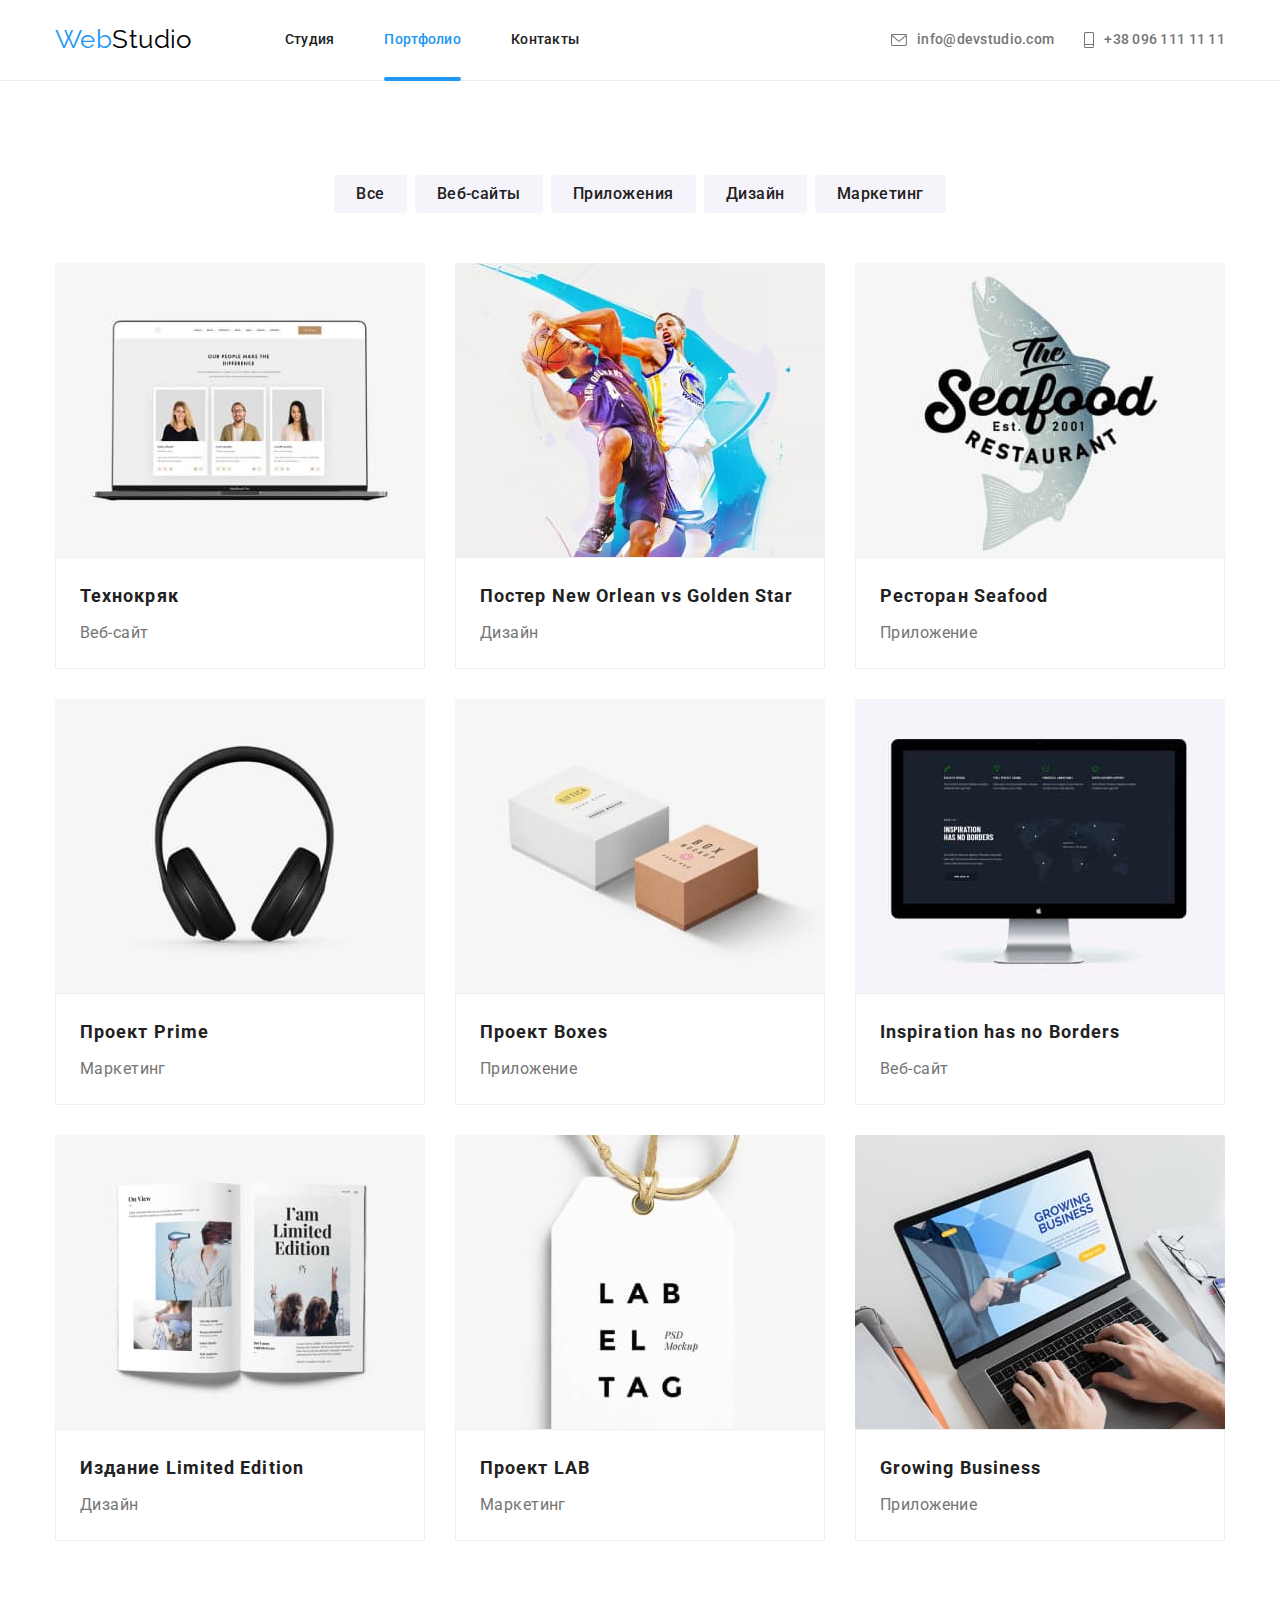
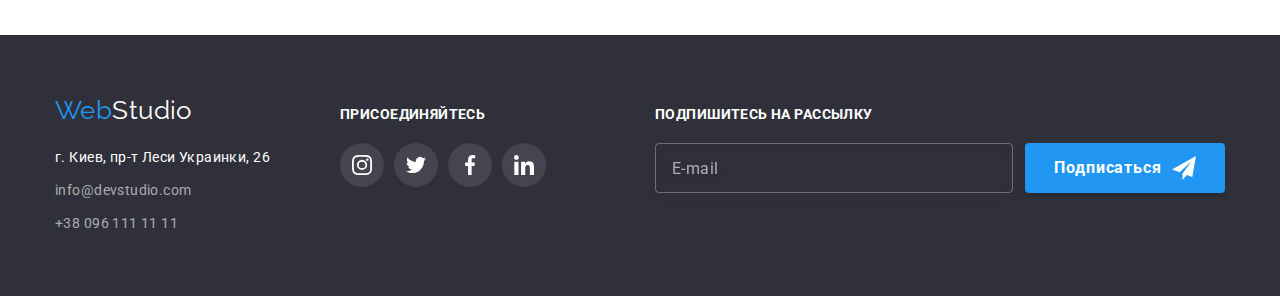
==== portfolio.html @ ebcc6091 "copied files" ====
<!DOCTYPE html>
<html lang="ru">

<head>
    <meta charset="UTF-8">
    <meta http-equiv="X-UA-Compatible" content="IE=edge">
    <meta name="viewport" content="width=device-width, initial-scale=1.0">
    <title>Portfolio</title>
    <style>
        @import url('https://fonts.googleapis.com/css2?family=Raleway:wght@700&family=Roboto:wght@400;500;700;900&display=swap');
    </style>
    <link rel="stylesheet" href="https://cdnjs.cloudflare.com/ajax/libs/modern-normalize/1.1.0/modern-normalize.min.css">
    <link rel="stylesheet" href="./styles.css">
</head>

<body>
    <!-- Заголовок-->
    <header class="header">
        <div class="container header-container">
            <nav class="nav">
                <div class="logo-link">
                    <a class="link logo" href="./index.html"> Web<span class="logo-black">Studio</span></a>
                </div>
                <ul class="list header-pages">
                    <li class="item"> <a class="link header-hover" href="./index.html">Студия</a> </li>
                    <li class="item"> <a class="link active-page header-hover" href="./portfolio.html">Портфолио</a> </li>
                    <li class="item"> <a class="link header-hover" href="#">Контакты</a> </li>
                </ul>
            </nav>
            <ul class="list header-contacts">
                <li class="item"> <a class="link header-hover" href="mailto:info@devstudio.com">
                    <svg class="icon-contacts" width="16" height="12"><use href="./image/symbol-defs.svg#icon-envelope"></use>
                    </svg>info@devstudio.com</a></li>
                <li class="item"> <a class="link header-hover" href="tel:+380961111111">
                    <svg class="icon-contacts" width="10" height="16"><use href="./image/symbol-defs.svg#icon-phone"></use></svg>
                    +38 096 111 11 11</a> </li>
            </ul>
        </div>
    </header>

    <!-- Фильтр услуг -->
    <main>
        <section class="section">            
            <div class="container">
                <h1 class="visually-hidden">Фильтр услуг</h1>
                <ul class="list button-set">
                    <li class="item"><button type="button" class="button button-portfolio">Все</button></li>
                    <li class="item"><button type="button" class="button button-portfolio">Веб-сайты</button></li>
                    <li class="item"><button type="button" class="button button-portfolio">Приложения</button></li>
                    <li class="item"><button type="button" class="button button-portfolio">Дизайн</button></li>
                    <li class="item"><button type="button" class="button button-portfolio">Маркетинг</button></li>
                </ul>
                <ul class="list service-list card-set">
                    <li class="item">
                        <a class="link service-link" href="#" target="_blank" rel="noopener noreferrer nofollow">
                            <div class="service-thumb">
                                <img src="./image/portfolio/2_1.jpg" alt="Веб-сайт Технокряк" width="370" height="294">
                                <div class="thumb">
                                    <p class="service-thumb-description">Ресурс предлагает комплексные предложения с разным уровнем функционала и
                                        сервисов. Все это позволит посетителю получить исчерпывающие сведения о компании или частном лице.</p>
                                </div>                                
                            </div>
                            <div class="border-card">
                                <h2 class="service-title">Технокряк</h2>
                                <p class="service-description">Веб-сайт</p>
                            </div>
                        </a>
                    </li>

                    <li class="item">
                        <a class="link service-link" href="#" target="_blank" rel="noopener noreferrer nofollow">
                            <div class="service-thumb">
                                <img src="./image/portfolio/2_2.jpg" alt="Дизайн постера" width="370" height="294">
                                <div class="thumb">
                                    <p class="service-thumb-description">Ресурс предлагает комплексные предложения с разным уровнем функционала и сервисов. Все это позволит посетителю получить исчерпывающие сведения о компании или частном лице.</p>
                                </div>
                            </div>                            
                            <div class="border-card">
                                <h2 class="service-title">Постер New Orlean vs Golden Star</h2>
                                <p class="service-description">Дизайн</p>
                            </div>
                        </a>
                    </li>

                    <li class="item">
                        <a class="link service-link" href="#" target="_blank" rel="noopener noreferrer nofollow">
                            <div class="service-thumb">
                                <img src="./image/portfolio/2_3.jpg" alt="Приложение Seafood" width="370" height="294">
                                <div class="thumb">
                                    <p class="service-thumb-description">Ресурс предлагает комплексные предложения с разным уровнем функционала и сервисов. Все это позволит посетителю получить исчерпывающие сведения о компании или частном лице.</p>
                                </div>
                            </div>                            
                            <div class="border-card">
                                <h2 class="service-title">Ресторан Seafood</h2>
                                <p class="service-description">Приложение</p>
                            </div>
                        </a>
                    </li>

                    <li class="item">
                        <a class="link service-link" href="#" target="_blank" rel="noopener noreferrer nofollow">
                            <div class="service-thumb">
                                <img src="./image/portfolio/2_4.jpg" alt="Проект Prime" width="370" height="294">
                                <div class="thumb">
                                    <p class="service-thumb-description">Ресурс предлагает комплексные предложения с разным уровнем функционала и сервисов. Все это позволит посетителю получить исчерпывающие сведения о компании или частном лице.</p>
                                </div>
                            </div>                            
                            <div class="border-card">
                                <h2 class="service-title">Проект Prime</h2>
                                <p class="service-description">Маркетинг</p>
                            </div>
                        </a>
                    </li>

                    <li class="item">
                        <a class="link service-link" href="#" target="_blank" rel="noopener noreferrer nofollow">
                            <div class="service-thumb">
                                <img src="./image/portfolio/2_5.jpg" alt="Приложение Boxes" width="370" height="294">
                                <div class="thumb">
                                    <p class="service-thumb-description">Ресурс предлагает комплексные предложения с разным уровнем функционала и сервисов. Все это позволит посетителю получить исчерпывающие сведения о компании или частном лице.</p>
                                </div>
                            </div>                            
                            <div class="border-card">
                                <h2 class="service-title">Проект Boxes</h2>
                                <p class="service-description">Приложение</p>
                            </div>
                        </a>
                    </li>

                    <li class="item">
                        <a class="link service-link" href="#" target="_blank" rel="noopener noreferrer nofollow">
                            <div class="service-thumb">
                                <img src="./image/portfolio/2_6.jpg" alt="Веб-сайт Inspiration has no Borders" width="370" height="294">
                                <div class="thumb">
                                    <p class="service-thumb-description">Ресурс предлагает комплексные предложения с разным уровнем функционала и сервисов. Все это позволит посетителю получить исчерпывающие сведения о компании или частном лице.</p>
                                </div>
                            </div>                            
                            <div class="border-card">
                                <h2 class="service-title">Inspiration has no Borders</h2>
                                <p class="service-description">Веб-сайт</p>
                            </div>
                        </a>
                    </li>

                    <li class="item">
                        <a class="link service-link" href="#" target="_blank" rel="noopener noreferrer nofollow">
                            <div class="service-thumb">
                                <img src="./image/portfolio/2_7.jpg" alt="Дизайн издания Limited Edition" width="370" height="294">
                                <div class="thumb">
                                    <p class="service-thumb-description">Ресурс предлагает комплексные предложения с разным уровнем функционала и сервисов. Все это позволит посетителю получить исчерпывающие сведения о компании или частном лице.</p>
                                </div>
                            </div>                            
                            <div class="border-card">
                                <h2 class="service-title">Издание Limited Edition</h2>
                                <p class="service-description">Дизайн</p>
                            </div>
                        </a>
                    </li>

                    <li class="item">
                        <a class="link service-link" href="#" target="_blank" rel="noopener noreferrer nofollow">
                            <div class="service-thumb">
                                <img src="./image/portfolio/2_8.jpg" alt="Проект LAB" width="370" height="294">
                                <div class="thumb">
                                    <p class="service-thumb-description">Ресурс предлагает комплексные предложения с разным уровнем функционала и сервисов. Все это позволит посетителю получить исчерпывающие сведения о компании или частном лице.</p>
                                </div>
                            </div>                            
                            <div class="border-card">
                                <h2 class="service-title">Проект LAB</h2>
                                <p class="service-description">Маркетинг</p>
                            </div>
                        </a>
                    </li>

                    <li class="item">
                        <a class="link service-link" href="#" target="_blank" rel="noopener noreferrer nofollow">
                            <div class="service-thumb">
                                <img src="./image/portfolio/2_9.jpg" alt="Приложениее Growing Business" width="370" height="294">
                                <div class="thumb">
                                    <p class="service-thumb-description">Ресурс предлагает комплексные предложения с разным уровнем функционала и сервисов. Все это позволит посетителю получить исчерпывающие сведения о компании или частном лице.</p>
                                </div>
                            </div>                            
                            <div class="border-card">
                                <h2 class="service-title">Growing Business</h2>
                                <p class="service-description">Приложение</p>
                            </div>
                        </a>
                    </li>
                </ul>
            </div>
        </section>
    </main>

    <!-- Футер -->
    <footer class="footer">
        <div class="container">
            <div class="footer-item">
                <a class="link logo" href="./index.html">Web<span class="logo-white">Studio</span></a>
                <address>
                    <ul class="list">
                        <li class="item"> <a class="footer-contacts link" href="https://goo.gl/maps/w4182wPYShXfGa5f7"
                                target="_blank" rel="noopener noreferrer nofollow"> г. Киев, пр-т Леси Украинки, 26 </a></li>
                        <li class="item"> <a class="footer-contacts link"
                                href="mailto:info@devstudio.com">info@devstudio.com</a></li>
                        <li class="item"> <a class="footer-contacts link" href="tel:+380961111111">+38 096 111 11 11</a></li>
                    </ul>
                </address>
            </div>
            <div class="footer-item">
                <p class="join">присоединяйтесь</p>
                <ul class="list footer-icon-set icon-set">
                    <li class="icon-item"><a class="link" href="https://www.instagram.com/" target="_blank" rel="noopener noreferrer nofollow">
                        <svg class="icon" width="20" height="20">
                            <use href="./image/symbol-defs.svg#icon-instagram"></use>
                        </svg>
                    </a></li>
                    <li class="icon-item"><a class="link" href="https://twitter.com/" target="_blank" rel="noopener noreferrer nofollow">
                        <svg class="icon" width="20" height="20">
                            <use href="./image/symbol-defs.svg#icon-twitter"></use>
                        </svg>
                    </a></li>
                    <li class="icon-item"><a class="link" href="https://www.facebook.com/" target="_blank" rel="noopener noreferrer nofollow">
                        <svg class="icon" width="20" height="20">
                            <use href="./image/symbol-defs.svg#icon-facebook"></use>
                        </svg>
                    </a></li>
                    <li class="icon-item"><a class="link" href="https://www.linkedin.com/" target="_blank" rel="noopener noreferrer nofollow">
                        <svg class="icon" width="20" height="20">
                            <use href="./image/symbol-defs.svg#icon-linkedin"></use>
                        </svg>
                    </a></li>
                </ul>
            </div>
            <div class="footer-item">
                <p class="join">Подпишитесь на рассылку</p>
                <form class="form">
                    <label for="subscribe"></label>
                    <input class="subscribe-input" type="email" name="subscribe" id="subscribe" placeholder="E-mail">
                    <button class="button hero-button" type="submit">Подписаться
                        <svg class="subscribe-icon" width="24" height="24">
                            <use href="./image/symbol-defs.svg#icon-icon-send"></use>
                        </svg>
                    </button>
                </form>
            </div>
        </div>
    </footer>
</body>

</html>
---- styles.css ----
:root {
    --logo-black: #000000;
    --logo-white: #FFFFFF;
    --main-text-color: #757575;
    --secondary-text-color: #2196F3;
    --header-text-color: #212121;
    --hero-footer-color: #2F303A;
    --secondary-color: #F5F4FA;
    --footer-contacts-color: rgba(255, 255, 255, 0.6);
    --border-color: #EEEEEE;
    --header-border-color: #ECECEC;
    --hero-overlay: rgba(47, 48, 58, 0.4);
    --icon-grey: #AFB1B8;
    --footer-join-icon: rgba(255, 255, 255, 0.1);
    --examples-background: rgba(47, 48, 58, 0.8);
    --thumb-background: rgba(33, 150, 243, 0.9);
    --modal-background: rgba(0, 0, 0, 0.2);
    --modal-shadow: 0px 1px 3px rgba(0, 0, 0, 0.12), 0px 1px 1px rgba(0, 0, 0, 0.14), 0px 2px 1px rgba(0, 0, 0, 0.2);
    --cubic: cubic-bezier(0.4, 0, 0.2, 1);
    --transition-time: 250ms;
    --modal-input-border: rgba(33, 33, 33, 0.2);
    --modal-placeholder-color: rgba(117, 117, 117, 0.5);
    --blue-button-hover: #188CE8;
}
body {
    font-family: 'Roboto', sans-serif;
    font-size: 14px;
    line-height: 1.71;    
    letter-spacing: 0.03em;
    color: var(--main-text-color);
}
.section-title {
    color: var(--header-text-color);
    font-size: 36px;
    line-height: 1.16;
    margin-bottom: 50px;
    text-align: center;
}
.link {    
    text-decoration: none;
    color: inherit;    
}
.list {
    list-style: none;
}
.button {
    font-family: inherit;
    cursor: pointer;
    border-radius: 4px;
    border: transparent;
}
.visually-hidden {
    position: absolute !important;
    clip: rect(1px 1px 1px 1px);
    /* IE6, IE7 */    
    padding: 0 !important;
    border: 0 !important;
    height: 1px !important;
    width: 1px !important;
    overflow: hidden;
}
h1, h2, h3, p, ul {
    margin-top: 0;
    margin-bottom: 0;
}
ul {
    padding-left: 0;
}
.container {
    width: 1200px;
    margin-left: auto;
    margin-right: auto;
    padding-left: 15px;
    padding-right: 15px;
}
.section {
    padding-top: 94px;
    padding-bottom: 94px;
}
img {
    display: block;
}
.card-set {
    display: flex;
    flex-wrap: wrap;
    margin-left: -30px;
    margin-top: -30px;
}
.card-set .item {
    margin-left: 30px;
    margin-top: 30px;
}
.icon-set {
    display: flex;
    flex-wrap: wrap;
    margin-left: -10px;
    margin-top: -10px;
}
.icon-set .icon-item {
    margin-left: 10px;
    margin-top: 10px;
}
svg {
    display: block;
}



/* ----------MAIN PAGE---------- */




/* Header */
.logo {
    font-family: 'Raleway', sans-serif;
    font-size: 26px;
    line-height: 1.2;
    color: var(--secondary-text-color);
}
.logo-black {
    color: var(--logo-black);
}
.header-pages .link {
    color: var(--header-text-color);
    padding-top: 32px;
    padding-bottom: 32px;    
}
.header-hover {
    font-weight: 500;
    line-height: 1.14;
    letter-spacing: 0.02em;
    transition: color var(--transition-time) var(--cubic);
}
.header-pages .link {
    position: relative;
}
.header-hover:hover,
.header-hover:focus {
    color: var(--secondary-text-color);
}
.header-pages .active-page {
    color: var(--secondary-text-color);
}
.header-pages .active-page::after {
    position: absolute;
    display: block;
    bottom: -1px;
    content: "";
    width: 100%;
    height: 4px;
    border-radius: 2px;
    background-color: var(--secondary-text-color);
}
.header-pages {
    display: flex;
    margin-left: 93px;
}
.header-pages .item:not(:last-child) {
    margin-right: 50px;
}
.header-contacts {
    display: flex;
    margin-left: auto;
}
.header-contacts .item {
    margin-right: 30px;
}
.header-contacts .item:last-child {
    margin-right: 0;
}
.header-container .link {
    display: block;
}
.header-container, .nav {
    display: flex;
    align-items: center;    
}    
.header {
    border-bottom: 1px solid var(--header-border-color);
}
.header-contacts .link {
    display: flex;
    align-items: center;
}
.icon-contacts {
    margin-right: 10px;
    fill: currentColor;
}
/* Header */



/* 1 секция HERO */
.hero {
    background-color: var(--hero-footer-color);
    padding-top: 200px;
    padding-bottom: 200px;
    text-align: center;
}
.hero-title {
    color: var(--logo-white);
    font-weight: 900;
    font-size: 44px;
    line-height: 1.36;
    letter-spacing: 0.06em;
    text-transform: uppercase;
    width: 696px;
    margin-left: auto;
    margin-right: auto;
    margin-bottom: 30px;    
}
.hero-button {
    display: flex;
    justify-content: center;
    align-items: center;
    margin-left: auto;
    margin-right: auto;
    min-width: 200px;
    padding: 10px 28px;
    background-color: var(--secondary-text-color);
    color: var(--logo-white);
    font-weight: 700;
    font-size: 16px;
    line-height: 1.88;
    letter-spacing: 0.06em;
    box-shadow: 0px 4px 4px rgba(0, 0, 0, 0.15);

    transition: background-color var(--transition-time) var(--cubic);
} 
.hero-button:hover,
.hero-button:focus {
    background-color: var(--blue-button-hover);
    
}
.overlay {
    max-width: 1600px;
    margin-left: auto;
    margin-right: auto;    
    background-image: linear-gradient(to right, var(--hero-overlay),var(--hero-overlay)), url(../image/hero-photo.jpg);    
    background-repeat: no-repeat;
    background-position: center;
    background-size: cover;
}
/* 1 секция */



/* 2 секция */
.benefits-title {
    color: var(--header-text-color);
    font-size: 14px;
    line-height: 1.14;
    text-transform: uppercase;
    margin-bottom: 10px;
}
.benefits {
    padding-bottom: 0;
}
.benefits-list .item {
    flex-basis: calc(100% / 4 - 30px);
}
.benefits-icon {
    height: 120px;
    background-color: var(--secondary-color);
    border-radius: 4px;
    padding-top: 25px;
    padding-bottom: 25px;
    margin-bottom: 30px;
}
.benefits-icon .icon {
    margin-left: auto;;
    margin-right: auto;
}
/* 2 секция */



/* 3 секция */
.examples-list .item {
    position: relative;
    flex-basis: calc(100% /3 - 30px);
}
.examples {
    position: absolute;
    bottom: 0;
    width: 100%;
    height: 70px;
    display: flex;
    justify-content: center;
    align-items: center;
    background-color: var(--examples-background);
    
}
.examples-title {
    font-size: 14px;
    line-height: 1.14;
    text-transform: uppercase;
    color: var(--logo-white);
}
/* 3 секция */



/* 4 секция */
.team {
    background-color: var(--secondary-color);
}
.team-content {
    padding: 30px;
}
.team-member {
    color: var(--header-text-color);
    font-weight: 500;
    font-size: 16px;
    line-height: 1.18;
    margin-bottom: 10px;
}
.team-job {    
    font-size: 16px;
    line-height: 1.18;
    margin-bottom: 16px;
}
.team-list .item {
    background: var(--logo-white);
    box-shadow: 0px 1px 3px rgba(0, 0, 0, 0.12),
    0px 1px 1px rgba(0, 0, 0, 0.14),
    0px 2px 1px rgba(0, 0, 0, 0.2);
    border-radius: 0px 0px 4px 4px;
    text-align: center;
    flex-basis: calc(100% / 4 - 30px);
}
.team-content .icon-item {
    border-radius: 50%;
    flex-basis: calc(100% / 4 - 10px);
}
.icon-set .link {
    display: flex;
    width: 44px;
    height: 44px;
    border-radius: 50%;
    align-items: center;
    justify-content: center;
    transition: fill var(--transition-time) var(--cubic), background-color var(--transition-time) var(--cubic);
}
.team-content .icon-set .link {
    fill: var(--icon-grey);
}
.icon-set .icon {
    margin-left: auto;
    margin-right: auto;
}
.icon-set .link:hover,
.icon-set .link:focus {
    fill: var(--logo-white);
    background-color: var(--secondary-text-color);
    
}
/* 4 секция */



/* 5 секция */
/* Клиенты */
.client-icon-item .link {
    height: 92px;
    display: flex;
    align-items: center;
    justify-content: center;
    border: 1px solid var(--icon-grey);
    border-radius: 4px;
    fill: var(--icon-grey);
    transition: fill var(--transition-time) var(--cubic), border var(--transition-time) var(--cubic);
    
}
.card-set .client-icon-item {
    flex-basis: calc(100% / 6 - 30px);
}
.client-icon-item .link:hover,
.client-icon-item .link:focus {
    border: 1px solid var(--secondary-text-color);
    fill: var(--secondary-text-color);
    
}
/* 5 секция */



/* Footer */
address {
    font-style: inherit;
}
.footer {
    background-color: var(--hero-footer-color);
    padding-top: 60px;
    padding-bottom: 60px;
}
.footer .logo {
    display: block;
    margin-bottom: 20px;
}
.logo-white {
    color: var(--logo-white);
}
.footer-contacts[target="_blank"] {
    color: var(--logo-white);
}
.footer .item:not(:last-child) {
    margin-bottom: 9px;
}
.footer-contacts {
    color: var(--footer-contacts-color);
    transition: color var(--transition-time) var(--cubic);
}
.footer-contacts:hover,
.footer-contacts:focus {
    color: var(--secondary-text-color);
}
.footer-navigation {
    display: flex;
}
.join  {
    font-weight: 700;
    font-size: 14px;
    line-height: 1.14;
    text-transform: uppercase;
    color: var(--logo-white);
    margin-bottom: 20px;
}
.footer-item:first-child {
    margin-right: 70px;
}    
.footer-item:nth-child(2) {
    width: 206px;
}
.footer-item:last-child {
    margin-left: auto;;
}
.footer-icon-set .link {
    background-color: var(--footer-join-icon);
    fill: var(--logo-white);
}
.footer-icon-set .icon-item {
    flex-basis: calc(100% / 4 - 10px);
}
.footer .container {
    display: flex;
    align-items: baseline;
}
.subscribe-icon {
    margin-left: 10px;
    fill: var(--logo-white);
}
.subscribe-input {
    width: 358px;
    height: 50px;
    margin-right: 12px;
    
    border: 1px solid rgba(255, 255, 255, 0.3);
    filter: drop-shadow(0px 4px 4px rgba(0, 0, 0, 0.15));
    border-radius: 4px;
    background-color: transparent;
    padding: 15px 16px;

    color: var(--logo-white);
    font-size: 16px;
    line-height: 1.25;
    letter-spacing: 0.03em;
}
.subscribe-input::placeholder {
    font-size: 16px;
    line-height: 1.25;
    letter-spacing: 0.03em;
    color: rgba(255, 255, 255, 0.6);
}
.footer-item .form {
    display: flex;
}
/* Footer */



/* Modal */
.backdrop {
    position: fixed;
    left: 0;
    top: 0;
    width: 100%;
    height: 100%;
    visibility: visible;
    background-color: var(--modal-background);
    transition: opacity var(--transition-time) var(--cubic), visibility var(--transition-time) var(--cubic);
}
.backdrop.is-hidden {
    visibility: hidden;
    opacity: 0;
    pointer-events: none;
}
.modal {
    position: absolute;    
    transform: translate(-50%, -50%) scale(1);
    width: 528px;
    height: 581px;
    left: 50%;
    top: 50%;
    padding: 40px;
    text-align: center;

    transition: transform var(--transition-time) var(--cubic) var(--transition-time);

    border-radius: 4px;
    background-color: var(--logo-white);
    box-shadow: var(--modal-shadow);
}
.backdrop.is-hidden .modal {
    transform: translate(-50%, -50%) scale(1.2);
}
.close-button {
    position: absolute;
    right: 8px;
    top: 8px;
    width: 30px;
    height: 30px;
    border-radius: 50%;
    display: flex;
    justify-content: center;
    align-items: center;
    cursor: pointer;
    border: 1px solid rgba(0, 0, 0, 0.1);
    background-color: var(--logo-white);
    fill: var(--logo-black);
    transition: fill var(--transition-time) var(--cubic);
}
.close-button:hover,
.close-button:focus {
    fill: var(--secondary-text-color);
}
.modal-title {
    color: var(--header-text-color);
    font-weight: 700;
    font-size: 20px;
    line-height: 1.15;
    letter-spacing: 0.03em;
    margin-bottom: 12px;
}
.form {
    width: 100%;
}
.form-item {
    position: relative;
    display: flex;
    flex-direction: column;   
    margin-bottom: 10px; 
}
.comment {
    margin-bottom: 20px;
}
.label {    
    color: var(--main-text-color);
    margin-right: auto;
    font-size: 12px;
    line-height: 1.16;
    letter-spacing: 0.01em;
    margin-bottom: 4px;
}
.label-policy {
    display: flex;
    align-items: center;
    justify-content: center;
    color: var(--main-text-color);
    cursor: pointer;
}
.policy-link {
    color: var(--secondary-text-color);
    margin-left: 5px;
}
.modal-input {
    width: 100%;
    height: 40px;
    border: 1px solid;
    border-color: var(--modal-input-border);
    border-radius: 4px;
    padding: 12px 12px 12px 42px;
}
.modal-input:hover,
.modal-input:focus {
    border-color: var(--secondary-text-color);
}
.modal-icon {
    position: absolute;
    left: 12px;
    bottom: 11px;
    fill: var(--header-text-color);
    transition: fill var(--transition-time) var(--cubic);
}
.modal-input:hover ~ .modal-icon,
.modal-input:focus ~ .modal-icon {
    fill: var(--secondary-text-color);
}
.modal-input::placeholder {
    color: var(--modal-placeholder-color);
    font-size: 14px;
    line-height: 1.14;
    letter-spacing: 0.01em;
}
.input-comment {
    height: 120px;
    padding-left: 16px;
    padding-right: 16px;
    resize: none;
}
.checkbox-container {
    margin-bottom: 30px;    
}
.checkbox-icon {
    display: inline-block;
    border: 2px solid;
    border-color: var(--header-text-color);
    border-radius: 2px;
    width: 16px;
    height: 15px;
    margin-right: 7px;
}
.checkbox:checked + .label-policy .checkbox-icon {
    background-color: var(--secondary-text-color);
    border-color: transparent;
    background-image: url("../image/icon-check.svg");
    
    background-size: contain;
    background-origin: border-box;
}
.checkbox {
    position: absolute;
    clip: rect(1px 1px 1px 1px);
    padding: 0;
    border: 0;
    height: 1px;
    width: 1px;
    overflow: hidden;
}
/* Modal */
/* ----------MAIN PAGE---------- */



/* ----------PORTFOLIO---------- */
/* Фильтр услуг */
.button-portfolio {
    background-color: var(--secondary-color);
    color: var(--header-text-color);
    font-weight: 500;
    font-size: 16px;
    line-height: 1.62;
    letter-spacing: 0.03em;
    padding: 6px 22px;
    transition: background-color var(--transition-time) var(--cubic),
    color var(--transition-time) var(--cubic), box-shadow var(--transition-time) var(--cubic);
}
.button-portfolio:hover,
.button-portfolio:focus {
    background-color: var(--secondary-text-color);
    color: var(--logo-white);
    box-shadow: 0px 3px 1px rgba(0, 0, 0, 0.1),
    0px 1px 2px rgba(0, 0, 0, 0.08),
    0px 2px 2px rgba(0, 0, 0, 0.12);
    
}
.button-set {
    display: flex;
    justify-content: center;
    margin-bottom: 50px;
}
.button-set .item + .item {
    margin-left: 8px;
}
/* Фильтр услуг */



/* Примеры услуг */
.service-title {
    color: var(--header-text-color);
    font-size: 18px;
    line-height: 2;
    letter-spacing: 0.06em;
    margin-bottom: 4px;
}
.service-description {
    font-size: 16px;
    line-height: 1.88;
}
.border-card {
    border: 1px solid var(--border-color);
    padding: 20px 24px;
}
.service-link {
    display: flex;
    flex-direction: column;
    transition: box-shadow var(--transition-time) var(--cubic);
}
.service-link:hover,
.service-link:focus {
    box-shadow: 0px 1px 1px rgba(0, 0, 0, 0.12),
    0px 4px 4px rgba(0, 0, 0, 0.06),
    1px 4px 6px rgba(0, 0, 0, 0.16);    
}
.service-link:hover .thumb,
.service-link:focus .thumb {
    transform: translateY(0);
    
}
.service-link:hover .service-thumb-description,
.service-link:focus .service-thumb-description {
    transform: scale(1);
}
.service-list .item {
    flex-basis: calc(100% / 3 - 30px);
}
.service-thumb {
    position: relative;
    overflow: hidden;
}
.service-thumb .thumb {
    position: absolute;
    width: 100%;
    height: 100%;
    top: 0;
    transform: translateY(100%);
    padding: 63px 24px;
    background-color: var(--thumb-background);
    transition: transform var(--transition-time) var(--cubic);
}
.service-thumb-description {
    font-size: 18px;
    line-height: 1.56;
    letter-spacing: 0.03em;
    color: var(--logo-white);
    transform: scale(2);    
    transition: transform var(--transition-time) var(--cubic) 50ms;
}
/* Примеры услуг */
/* ----------PORTFOLIO---------- */
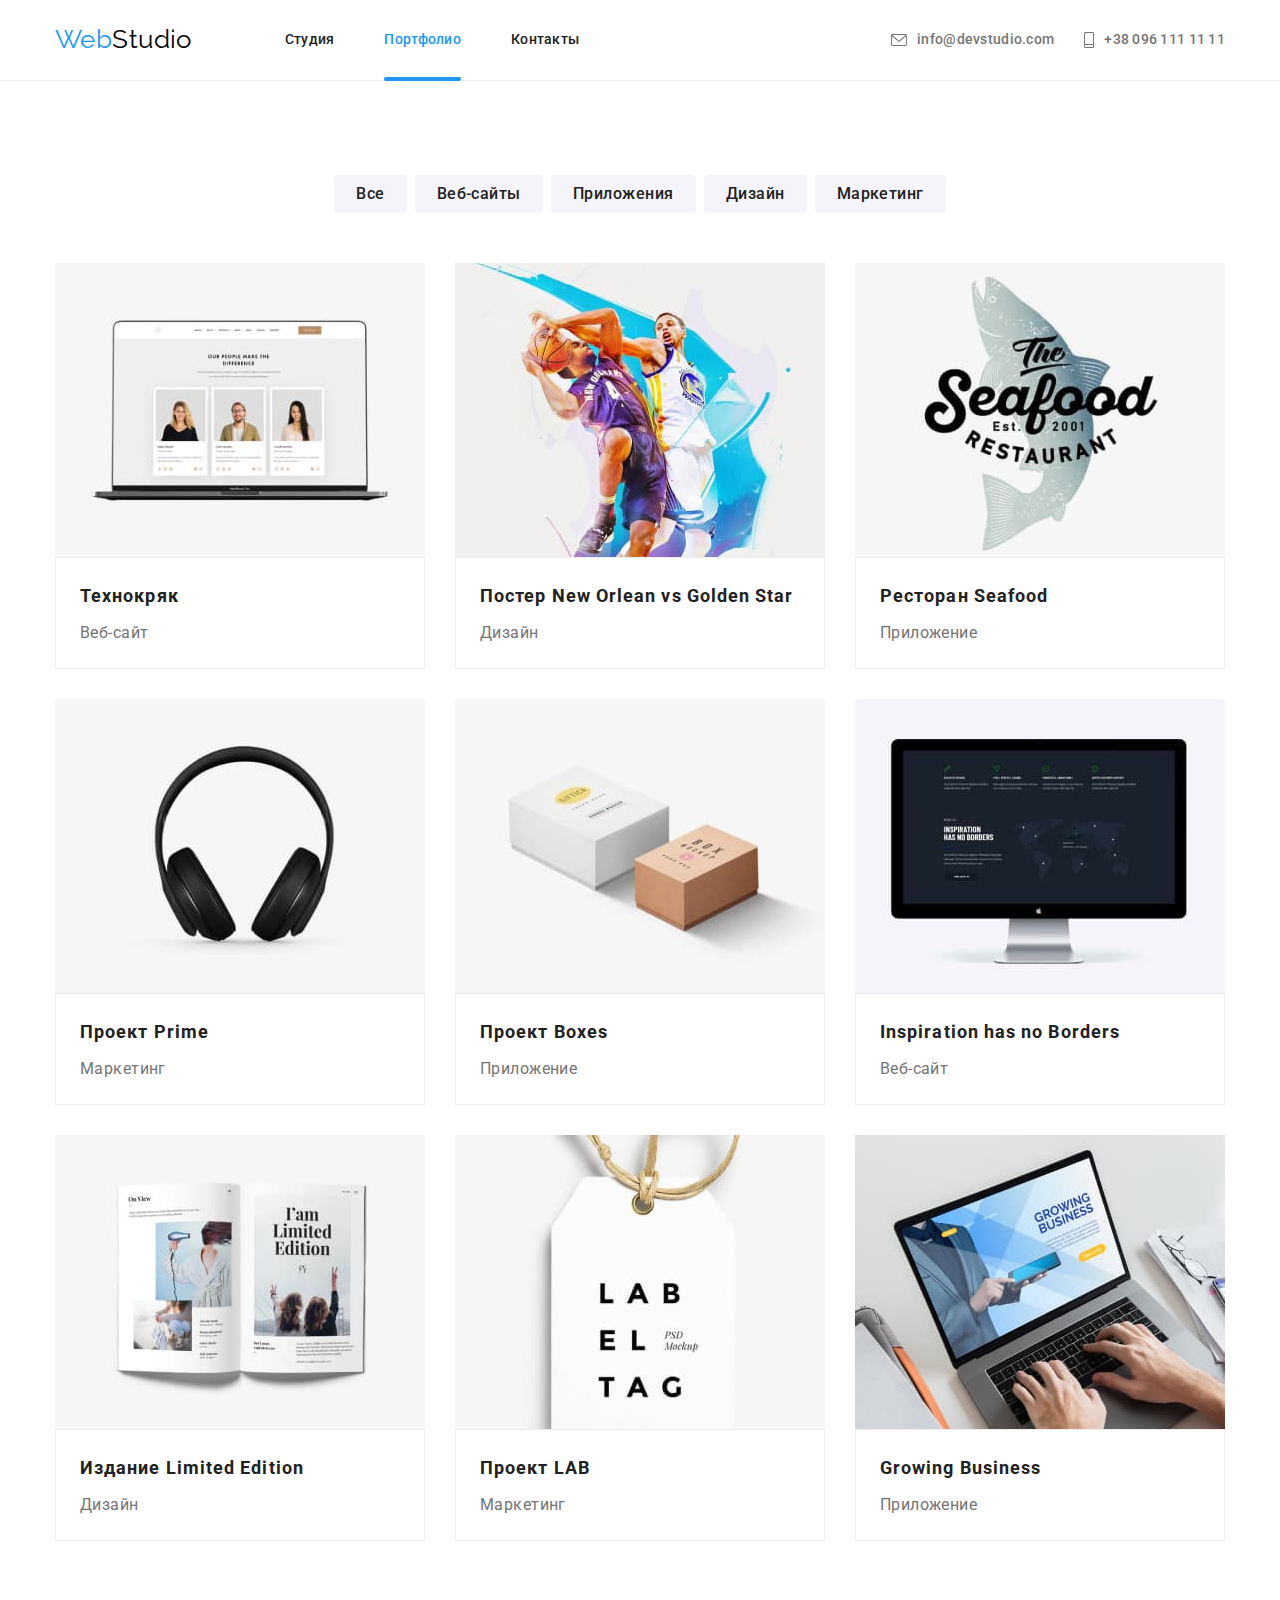
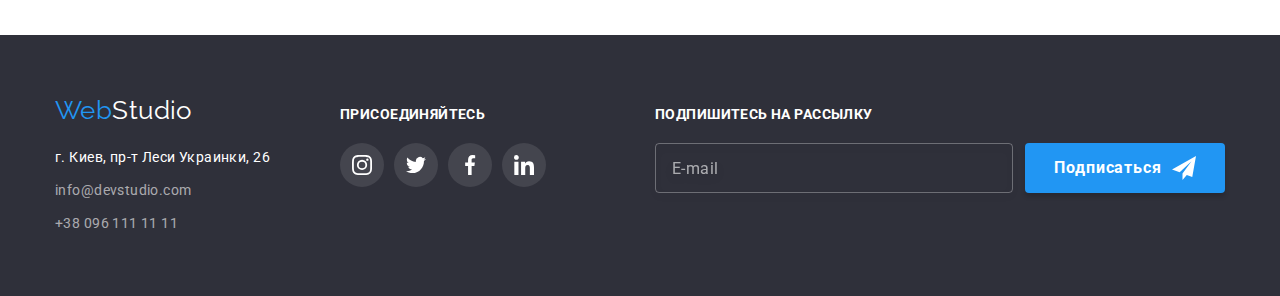
==== commit 99db66ef: "BEM" ====
--- a/portfolio.html
+++ b/portfolio.html
@@ -10,7 +10,7 @@
         @import url('https://fonts.googleapis.com/css2?family=Raleway:wght@700&family=Roboto:wght@400;500;700;900&display=swap');
     </style>
     <link rel="stylesheet" href="https://cdnjs.cloudflare.com/ajax/libs/modern-normalize/1.1.0/modern-normalize.min.css">
-    <link rel="stylesheet" href="./styles.css">
+    <link rel="stylesheet" href="./css/main.min.css">
 </head>
 
 <body>
@@ -18,21 +18,19 @@
     <header class="header">
         <div class="container header-container">
             <nav class="nav">
-                <div class="logo-link">
-                    <a class="link logo" href="./index.html"> Web<span class="logo-black">Studio</span></a>
-                </div>
-                <ul class="list header-pages">
-                    <li class="item"> <a class="link header-hover" href="./index.html">Студия</a> </li>
-                    <li class="item"> <a class="link active-page header-hover" href="./portfolio.html">Портфолио</a> </li>
-                    <li class="item"> <a class="link header-hover" href="#">Контакты</a> </li>
+                <a class="link logo" href="./index.html"> Web<span class="logo--header">Studio</span></a>
+                <ul class="list header-pages nav__header-pages">
+                    <li class="header-pages__item"> <a class="link header-pages__link" href="./index.html">Студия</a> </li>
+                    <li class="header-pages__item"> <a class="link header-pages__link header-pages__link--active" href="./portfolio.html">Портфолио</a> </li>
+                    <li class="header-pages__item"> <a class="link header-pages__link" href="#">Контакты</a> </li>
                 </ul>
             </nav>
-            <ul class="list header-contacts">
-                <li class="item"> <a class="link header-hover" href="mailto:info@devstudio.com">
-                    <svg class="icon-contacts" width="16" height="12"><use href="./image/symbol-defs.svg#icon-envelope"></use>
+            <ul class="list header-contacts header__contacts">
+                <li class="header-contacts__item"> <a class="link header-contacts__link" href="mailto:info@devstudio.com">
+                    <svg class="header-contacts__icon" width="16" height="12"><use href="./image/symbol-defs.svg#icon-envelope"></use>
                     </svg>info@devstudio.com</a></li>
-                <li class="item"> <a class="link header-hover" href="tel:+380961111111">
-                    <svg class="icon-contacts" width="10" height="16"><use href="./image/symbol-defs.svg#icon-phone"></use></svg>
+                <li class="header-contacts__item"> <a class="link header-contacts__link" href="tel:+380961111111">
+                    <svg class="header-contacts__icon" width="10" height="16"><use href="./image/symbol-defs.svg#icon-phone"></use></svg>
                     +38 096 111 11 11</a> </li>
             </ul>
         </div>
@@ -44,145 +42,145 @@
             <div class="container">
                 <h1 class="visually-hidden">Фильтр услуг</h1>
                 <ul class="list button-set">
-                    <li class="item"><button type="button" class="button button-portfolio">Все</button></li>
-                    <li class="item"><button type="button" class="button button-portfolio">Веб-сайты</button></li>
-                    <li class="item"><button type="button" class="button button-portfolio">Приложения</button></li>
-                    <li class="item"><button type="button" class="button button-portfolio">Дизайн</button></li>
-                    <li class="item"><button type="button" class="button button-portfolio">Маркетинг</button></li>
+                    <li class="button-set__item"><button type="button" class="button button-portfolio">Все</button></li>
+                    <li class="button-set__item"><button type="button" class="button button-portfolio">Веб-сайты</button></li>
+                    <li class="button-set__item"><button type="button" class="button button-portfolio">Приложения</button></li>
+                    <li class="button-set__item"><button type="button" class="button button-portfolio">Дизайн</button></li>
+                    <li class="button-set__item"><button type="button" class="button button-portfolio">Маркетинг</button></li>
                 </ul>
                 <ul class="list service-list card-set">
-                    <li class="item">
-                        <a class="link service-link" href="#" target="_blank" rel="noopener noreferrer nofollow">
+                    <li class="card-set__item service-list__item">
+                        <a class="link service__link" href="#" target="_blank" rel="noopener noreferrer nofollow">
                             <div class="service-thumb">
                                 <img src="./image/portfolio/2_1.jpg" alt="Веб-сайт Технокряк" width="370" height="294">
-                                <div class="thumb">
-                                    <p class="service-thumb-description">Ресурс предлагает комплексные предложения с разным уровнем функционала и
+                                <div class="service-thumb__thumb">
+                                    <p class="thumb__description">Ресурс предлагает комплексные предложения с разным уровнем функционала и
                                         сервисов. Все это позволит посетителю получить исчерпывающие сведения о компании или частном лице.</p>
                                 </div>                                
                             </div>
                             <div class="border-card">
-                                <h2 class="service-title">Технокряк</h2>
-                                <p class="service-description">Веб-сайт</p>
-                            </div>
-                        </a>
-                    </li>
-
-                    <li class="item">
-                        <a class="link service-link" href="#" target="_blank" rel="noopener noreferrer nofollow">
+                                <h2 class="service__title">Технокряк</h2>
+                                <p class="service__description">Веб-сайт</p>
+                            </div>
+                        </a>
+                    </li>
+
+                    <li class="card-set__item service-list__item">
+                        <a class="link service__link" href="#" target="_blank" rel="noopener noreferrer nofollow">
                             <div class="service-thumb">
                                 <img src="./image/portfolio/2_2.jpg" alt="Дизайн постера" width="370" height="294">
-                                <div class="thumb">
-                                    <p class="service-thumb-description">Ресурс предлагает комплексные предложения с разным уровнем функционала и сервисов. Все это позволит посетителю получить исчерпывающие сведения о компании или частном лице.</p>
-                                </div>
-                            </div>                            
-                            <div class="border-card">
-                                <h2 class="service-title">Постер New Orlean vs Golden Star</h2>
-                                <p class="service-description">Дизайн</p>
-                            </div>
-                        </a>
-                    </li>
-
-                    <li class="item">
-                        <a class="link service-link" href="#" target="_blank" rel="noopener noreferrer nofollow">
+                                <div class="service-thumb__thumb">
+                                    <p class="thumb__description">Ресурс предлагает комплексные предложения с разным уровнем функционала и сервисов. Все это позволит посетителю получить исчерпывающие сведения о компании или частном лице.</p>
+                                </div>
+                            </div>                            
+                            <div class="border-card">
+                                <h2 class="service__title">Постер New Orlean vs Golden Star</h2>
+                                <p class="service__description">Дизайн</p>
+                            </div>
+                        </a>
+                    </li>
+
+                    <li class="card-set__item service-list__item">
+                        <a class="link service__link" href="#" target="_blank" rel="noopener noreferrer nofollow">
                             <div class="service-thumb">
                                 <img src="./image/portfolio/2_3.jpg" alt="Приложение Seafood" width="370" height="294">
-                                <div class="thumb">
-                                    <p class="service-thumb-description">Ресурс предлагает комплексные предложения с разным уровнем функционала и сервисов. Все это позволит посетителю получить исчерпывающие сведения о компании или частном лице.</p>
-                                </div>
-                            </div>                            
-                            <div class="border-card">
-                                <h2 class="service-title">Ресторан Seafood</h2>
-                                <p class="service-description">Приложение</p>
-                            </div>
-                        </a>
-                    </li>
-
-                    <li class="item">
-                        <a class="link service-link" href="#" target="_blank" rel="noopener noreferrer nofollow">
+                                <div class="service-thumb__thumb">
+                                    <p class="thumb__description">Ресурс предлагает комплексные предложения с разным уровнем функционала и сервисов. Все это позволит посетителю получить исчерпывающие сведения о компании или частном лице.</p>
+                                </div>
+                            </div>                            
+                            <div class="border-card">
+                                <h2 class="service__title">Ресторан Seafood</h2>
+                                <p class="service__description">Приложение</p>
+                            </div>
+                        </a>
+                    </li>
+
+                    <li class="card-set__item service-list__item">
+                        <a class="link service__link" href="#" target="_blank" rel="noopener noreferrer nofollow">
                             <div class="service-thumb">
                                 <img src="./image/portfolio/2_4.jpg" alt="Проект Prime" width="370" height="294">
-                                <div class="thumb">
-                                    <p class="service-thumb-description">Ресурс предлагает комплексные предложения с разным уровнем функционала и сервисов. Все это позволит посетителю получить исчерпывающие сведения о компании или частном лице.</p>
-                                </div>
-                            </div>                            
-                            <div class="border-card">
-                                <h2 class="service-title">Проект Prime</h2>
-                                <p class="service-description">Маркетинг</p>
-                            </div>
-                        </a>
-                    </li>
-
-                    <li class="item">
-                        <a class="link service-link" href="#" target="_blank" rel="noopener noreferrer nofollow">
+                                <div class="service-thumb__thumb">
+                                    <p class="thumb__description">Ресурс предлагает комплексные предложения с разным уровнем функционала и сервисов. Все это позволит посетителю получить исчерпывающие сведения о компании или частном лице.</p>
+                                </div>
+                            </div>                            
+                            <div class="border-card">
+                                <h2 class="service__title">Проект Prime</h2>
+                                <p class="service__description">Маркетинг</p>
+                            </div>
+                        </a>
+                    </li>
+
+                    <li class="card-set__item service-list__item">
+                        <a class="link service__link" href="#" target="_blank" rel="noopener noreferrer nofollow">
                             <div class="service-thumb">
                                 <img src="./image/portfolio/2_5.jpg" alt="Приложение Boxes" width="370" height="294">
-                                <div class="thumb">
-                                    <p class="service-thumb-description">Ресурс предлагает комплексные предложения с разным уровнем функционала и сервисов. Все это позволит посетителю получить исчерпывающие сведения о компании или частном лице.</p>
-                                </div>
-                            </div>                            
-                            <div class="border-card">
-                                <h2 class="service-title">Проект Boxes</h2>
-                                <p class="service-description">Приложение</p>
-                            </div>
-                        </a>
-                    </li>
-
-                    <li class="item">
-                        <a class="link service-link" href="#" target="_blank" rel="noopener noreferrer nofollow">
+                                <div class="service-thumb__thumb">
+                                    <p class="thumb__description">Ресурс предлагает комплексные предложения с разным уровнем функционала и сервисов. Все это позволит посетителю получить исчерпывающие сведения о компании или частном лице.</p>
+                                </div>
+                            </div>                            
+                            <div class="border-card">
+                                <h2 class="service__title">Проект Boxes</h2>
+                                <p class="service__description">Приложение</p>
+                            </div>
+                        </a>
+                    </li>
+
+                    <li class="card-set__item service-list__item">
+                        <a class="link service__link" href="#" target="_blank" rel="noopener noreferrer nofollow">
                             <div class="service-thumb">
                                 <img src="./image/portfolio/2_6.jpg" alt="Веб-сайт Inspiration has no Borders" width="370" height="294">
-                                <div class="thumb">
-                                    <p class="service-thumb-description">Ресурс предлагает комплексные предложения с разным уровнем функционала и сервисов. Все это позволит посетителю получить исчерпывающие сведения о компании или частном лице.</p>
-                                </div>
-                            </div>                            
-                            <div class="border-card">
-                                <h2 class="service-title">Inspiration has no Borders</h2>
-                                <p class="service-description">Веб-сайт</p>
-                            </div>
-                        </a>
-                    </li>
-
-                    <li class="item">
-                        <a class="link service-link" href="#" target="_blank" rel="noopener noreferrer nofollow">
+                                <div class="service-thumb__thumb">
+                                    <p class="thumb__description">Ресурс предлагает комплексные предложения с разным уровнем функционала и сервисов. Все это позволит посетителю получить исчерпывающие сведения о компании или частном лице.</p>
+                                </div>
+                            </div>                            
+                            <div class="border-card">
+                                <h2 class="service__title">Inspiration has no Borders</h2>
+                                <p class="service__description">Веб-сайт</p>
+                            </div>
+                        </a>
+                    </li>
+
+                    <li class="card-set__item service-list__item">
+                        <a class="link service__link" href="#" target="_blank" rel="noopener noreferrer nofollow">
                             <div class="service-thumb">
                                 <img src="./image/portfolio/2_7.jpg" alt="Дизайн издания Limited Edition" width="370" height="294">
-                                <div class="thumb">
-                                    <p class="service-thumb-description">Ресурс предлагает комплексные предложения с разным уровнем функционала и сервисов. Все это позволит посетителю получить исчерпывающие сведения о компании или частном лице.</p>
-                                </div>
-                            </div>                            
-                            <div class="border-card">
-                                <h2 class="service-title">Издание Limited Edition</h2>
-                                <p class="service-description">Дизайн</p>
-                            </div>
-                        </a>
-                    </li>
-
-                    <li class="item">
-                        <a class="link service-link" href="#" target="_blank" rel="noopener noreferrer nofollow">
+                                <div class="service-thumb__thumb">
+                                    <p class="thumb__description">Ресурс предлагает комплексные предложения с разным уровнем функционала и сервисов. Все это позволит посетителю получить исчерпывающие сведения о компании или частном лице.</p>
+                                </div>
+                            </div>                            
+                            <div class="border-card">
+                                <h2 class="service__title">Издание Limited Edition</h2>
+                                <p class="service__description">Дизайн</p>
+                            </div>
+                        </a>
+                    </li>
+
+                    <li class="card-set__item service-list__item">
+                        <a class="link service__link" href="#" target="_blank" rel="noopener noreferrer nofollow">
                             <div class="service-thumb">
                                 <img src="./image/portfolio/2_8.jpg" alt="Проект LAB" width="370" height="294">
-                                <div class="thumb">
-                                    <p class="service-thumb-description">Ресурс предлагает комплексные предложения с разным уровнем функционала и сервисов. Все это позволит посетителю получить исчерпывающие сведения о компании или частном лице.</p>
-                                </div>
-                            </div>                            
-                            <div class="border-card">
-                                <h2 class="service-title">Проект LAB</h2>
-                                <p class="service-description">Маркетинг</p>
-                            </div>
-                        </a>
-                    </li>
-
-                    <li class="item">
-                        <a class="link service-link" href="#" target="_blank" rel="noopener noreferrer nofollow">
+                                <div class="service-thumb__thumb">
+                                    <p class="thumb__description">Ресурс предлагает комплексные предложения с разным уровнем функционала и сервисов. Все это позволит посетителю получить исчерпывающие сведения о компании или частном лице.</p>
+                                </div>
+                            </div>                            
+                            <div class="border-card">
+                                <h2 class="service__title">Проект LAB</h2>
+                                <p class="service__description">Маркетинг</p>
+                            </div>
+                        </a>
+                    </li>
+
+                    <li class="card-set__item service-list__item">
+                        <a class="link service__link" href="#" target="_blank" rel="noopener noreferrer nofollow">
                             <div class="service-thumb">
                                 <img src="./image/portfolio/2_9.jpg" alt="Приложениее Growing Business" width="370" height="294">
-                                <div class="thumb">
-                                    <p class="service-thumb-description">Ресурс предлагает комплексные предложения с разным уровнем функционала и сервисов. Все это позволит посетителю получить исчерпывающие сведения о компании или частном лице.</p>
-                                </div>
-                            </div>                            
-                            <div class="border-card">
-                                <h2 class="service-title">Growing Business</h2>
-                                <p class="service-description">Приложение</p>
+                                <div class="service-thumb__thumb">
+                                    <p class="thumb__description">Ресурс предлагает комплексные предложения с разным уровнем функционала и сервисов. Все это позволит посетителю получить исчерпывающие сведения о компании или частном лице.</p>
+                                </div>
+                            </div>                            
+                            <div class="border-card">
+                                <h2 class="service__title">Growing Business</h2>
+                                <p class="service__description">Приложение</p>
                             </div>
                         </a>
                     </li>
@@ -193,51 +191,51 @@
 
     <!-- Футер -->
     <footer class="footer">
-        <div class="container">
-            <div class="footer-item">
-                <a class="link logo" href="./index.html">Web<span class="logo-white">Studio</span></a>
+        <div class="container footer-container">
+            <div class="footer-address footer__address">
+                <a class="link logo footer__logo" href="./index.html">Web<span class="logo--footer">Studio</span></a>
                 <address>
-                    <ul class="list">
-                        <li class="item"> <a class="footer-contacts link" href="https://goo.gl/maps/w4182wPYShXfGa5f7"
+                    <ul class="list address-list">
+                        <li class="address-list__item"> <a class="link address-list__link" href="https://goo.gl/maps/w4182wPYShXfGa5f7"
                                 target="_blank" rel="noopener noreferrer nofollow"> г. Киев, пр-т Леси Украинки, 26 </a></li>
-                        <li class="item"> <a class="footer-contacts link"
+                        <li class="address-list__item"> <a class="link address-list__link"
                                 href="mailto:info@devstudio.com">info@devstudio.com</a></li>
-                        <li class="item"> <a class="footer-contacts link" href="tel:+380961111111">+38 096 111 11 11</a></li>
+                        <li class="address-list__item"> <a class="link address-list__link" href="tel:+380961111111">+38 096 111 11 11</a></li>
                     </ul>
                 </address>
             </div>
-            <div class="footer-item">
-                <p class="join">присоединяйтесь</p>
-                <ul class="list footer-icon-set icon-set">
-                    <li class="icon-item"><a class="link" href="https://www.instagram.com/" target="_blank" rel="noopener noreferrer nofollow">
-                        <svg class="icon" width="20" height="20">
+            <div class="footer-join">
+                <p class="join__text">присоединяйтесь</p>
+                <ul class="list icon-set">
+                    <li class="icon-set__item"><a class="link icon-set__link icon-set__link--footer" href="https://www.instagram.com/" target="_blank" rel="noopener noreferrer nofollow">
+                        <svg class="icon-set__icon" width="20" height="20">
                             <use href="./image/symbol-defs.svg#icon-instagram"></use>
                         </svg>
                     </a></li>
-                    <li class="icon-item"><a class="link" href="https://twitter.com/" target="_blank" rel="noopener noreferrer nofollow">
-                        <svg class="icon" width="20" height="20">
+                    <li class="icon-set__item"><a class="link icon-set__link icon-set__link--footer" href="https://twitter.com/" target="_blank" rel="noopener noreferrer nofollow">
+                        <svg class="icon-set__icon" width="20" height="20">
                             <use href="./image/symbol-defs.svg#icon-twitter"></use>
                         </svg>
                     </a></li>
-                    <li class="icon-item"><a class="link" href="https://www.facebook.com/" target="_blank" rel="noopener noreferrer nofollow">
-                        <svg class="icon" width="20" height="20">
+                    <li class="icon-set__item"><a class="link icon-set__link icon-set__link--footer" href="https://www.facebook.com/" target="_blank" rel="noopener noreferrer nofollow">
+                        <svg class="icon-set__icon" width="20" height="20">
                             <use href="./image/symbol-defs.svg#icon-facebook"></use>
                         </svg>
                     </a></li>
-                    <li class="icon-item"><a class="link" href="https://www.linkedin.com/" target="_blank" rel="noopener noreferrer nofollow">
-                        <svg class="icon" width="20" height="20">
+                    <li class="icon-set__item"><a class="link icon-set__link icon-set__link--footer" href="https://www.linkedin.com/" target="_blank" rel="noopener noreferrer nofollow">
+                        <svg class="icon-set__icon" width="20" height="20">
                             <use href="./image/symbol-defs.svg#icon-linkedin"></use>
                         </svg>
                     </a></li>
                 </ul>
             </div>
-            <div class="footer-item">
-                <p class="join">Подпишитесь на рассылку</p>
-                <form class="form">
+            <div class="footer-subscribe footer__subscribe">
+                <p class="subscribe__text">Подпишитесь на рассылку</p>
+                <form class="subscribe-form">
                     <label for="subscribe"></label>
-                    <input class="subscribe-input" type="email" name="subscribe" id="subscribe" placeholder="E-mail">
+                    <input class="subscribe__input" type="email" name="subscribe" id="subscribe" placeholder="E-mail">
                     <button class="button hero-button" type="submit">Подписаться
-                        <svg class="subscribe-icon" width="24" height="24">
+                        <svg class="subscribe__icon" width="24" height="24">
                             <use href="./image/symbol-defs.svg#icon-icon-send"></use>
                         </svg>
                     </button>
--- a/css/main.min.css
+++ b/css/main.min.css
@@ -0,0 +1 @@
+body{font-family:"Roboto",sans-serif;font-size:14px;line-height:1.71;letter-spacing:.03em;color:#757575}.link{text-decoration:none;color:inherit}.list{list-style:none}.visually-hidden{position:absolute !important;clip:rect(1px 1px 1px 1px);padding:0 !important;border:0 !important;height:1px !important;width:1px !important;overflow:hidden}h1,h2,h3,p,ul{margin-top:0;margin-bottom:0}ul{padding-left:0}img{display:block;max-width:100%;height:auto}svg{display:block}.section{padding-top:94px;padding-bottom:94px}.section-title{color:#212121;font-size:36px;line-height:1.16;margin-bottom:50px;text-align:center}.container{width:1200px;margin-left:auto;margin-right:auto;padding-left:15px;padding-right:15px}.logo{font-family:"Raleway",sans-serif;font-size:26px;line-height:1.2;color:#2196f3;display:inline-block}.logo--header{color:#000}.footer__logo{margin-bottom:20px}.logo--footer{color:#fff}.icon-set{display:-webkit-box;display:-ms-flexbox;display:flex;-ms-flex-wrap:wrap;flex-wrap:wrap;margin-left:-10px;margin-top:-10px}.icon-set__item{margin-left:10px;margin-top:10px}.icon-set__link{display:-webkit-box;display:-ms-flexbox;display:flex;width:44px;height:44px;border-radius:50%;-webkit-box-align:center;-ms-flex-align:center;align-items:center;-webkit-box-pack:center;-ms-flex-pack:center;justify-content:center;-webkit-transition:background-color 250ms cubic-bezier(0.4, 0, 0.2, 1);transition:background-color 250ms cubic-bezier(0.4, 0, 0.2, 1)}.icon-set__link:hover,.icon-set__link:focus{background-color:#2196f3}.icon-set__item{border-radius:50%;-ms-flex-preferred-size:calc(25% - 10px);flex-basis:calc(25% - 10px)}.icon-set__link:hover .icon-set__icon,.icon-set__link:focus .icon-set__icon{fill:#fff}.header{border-bottom:1px solid #ececec}.header-container,.nav{display:-webkit-box;display:-ms-flexbox;display:flex;-webkit-box-align:center;-ms-flex-align:center;align-items:center}.header-pages{display:-webkit-box;display:-ms-flexbox;display:flex}.nav__header-pages{margin-left:93px}.header-pages__item:not(:last-child){margin-right:50px}.header-pages__item:not(:last-child){margin-right:50px}.header-pages__link{color:#212121;padding-top:32px;padding-bottom:32px;position:relative;display:block}.header-pages__link--active{color:#2196f3}.header-pages__link--active::after{position:absolute;display:block;bottom:-1px;content:"";width:100%;height:4px;border-radius:2px;background-color:#2196f3}.header-pages__link,.header-contacts__link{font-weight:500;line-height:1.14;letter-spacing:.02em;-webkit-transition:color 250ms cubic-bezier(0.4, 0, 0.2, 1);transition:color 250ms cubic-bezier(0.4, 0, 0.2, 1)}.header-pages__link:hover,.header-pages__link:focus,.header-contacts__link:hover,.header-contacts__link:focus{color:#2196f3}.header-contacts{display:-webkit-box;display:-ms-flexbox;display:flex}.header__contacts{margin-left:auto}.header-contacts__item{margin-right:30px}.header-contacts__item:last-child{margin-right:0}.header-contacts__link{display:-webkit-box;display:-ms-flexbox;display:flex;-webkit-box-align:center;-ms-flex-align:center;align-items:center}.header-contacts__icon{margin-right:10px;fill:currentColor}.button{font-family:inherit;cursor:pointer;border-radius:4px;border:rgba(0,0,0,0)}.hero-button{display:-webkit-box;display:-ms-flexbox;display:flex;-webkit-box-pack:center;-ms-flex-pack:center;justify-content:center;-webkit-box-align:center;-ms-flex-align:center;align-items:center;margin-left:auto;margin-right:auto;min-width:200px;padding:10px 28px;background-color:#2196f3;color:#fff;font-weight:700;font-size:16px;line-height:1.88;letter-spacing:.06em;-webkit-box-shadow:0px 4px 4px rgba(0,0,0,.15);box-shadow:0px 4px 4px rgba(0,0,0,.15);-webkit-transition:background-color 250ms cubic-bezier(0.4, 0, 0.2, 1);transition:background-color 250ms cubic-bezier(0.4, 0, 0.2, 1)}.hero-button:hover,.hero-button:focus{background-color:#188ce8}.hero{background-color:#2f303a;padding-top:200px;padding-bottom:200px;text-align:center}.hero__title{color:#fff;font-weight:900;font-size:44px;line-height:1.36;letter-spacing:.06em;text-transform:uppercase;width:696px;margin-left:auto;margin-right:auto;margin-bottom:30px}.overlay{max-width:1600px;margin-left:auto;margin-right:auto;background-image:-webkit-gradient(linear, left top, right top, from(rgba(47, 48, 58, 0.4)), to(rgba(47, 48, 58, 0.4))),url(../image/hero-photo.jpg);background-image:linear-gradient(to right, rgba(47, 48, 58, 0.4), rgba(47, 48, 58, 0.4)),url(../image/hero-photo.jpg);background-repeat:no-repeat;background-position:center;background-size:cover}.benefits-title{color:#212121;font-size:14px;line-height:1.14;text-transform:uppercase;margin-bottom:10px;margin-top:30px}.benefits{padding-bottom:0}.benefits-list__item{-ms-flex-preferred-size:calc(25% - 30px);flex-basis:calc(25% - 30px)}.benefits-icon{height:120px;background-color:#f5f4fa;border-radius:4px;padding-top:25px;padding-bottom:25px}.benefits-icon__icon{margin-left:auto;margin-right:auto}.examples-list__item{position:relative;-ms-flex-preferred-size:calc(33.3333333333% - 30px);flex-basis:calc(33.3333333333% - 30px)}.examples{position:absolute;bottom:0;width:100%;height:70px;display:-webkit-box;display:-ms-flexbox;display:flex;-webkit-box-pack:center;-ms-flex-pack:center;justify-content:center;-webkit-box-align:center;-ms-flex-align:center;align-items:center;background-color:rgba(47,48,58,.8)}.examples__title{font-size:14px;line-height:1.14;text-transform:uppercase;color:#fff}.card-set{display:-webkit-box;display:-ms-flexbox;display:flex;-ms-flex-wrap:wrap;flex-wrap:wrap;margin-left:-30px;margin-top:-30px}.card-set__item{margin-left:30px;margin-top:30px}.team{background-color:#f5f4fa}.team-content{padding:30px}.team__member{color:#212121;font-weight:500;font-size:16px;line-height:1.18;margin-bottom:10px}.team__job{font-size:16px;line-height:1.18;margin-bottom:16px}.team-list__item{background:#fff;-webkit-box-shadow:0px 1px 3px rgba(0,0,0,.12),0px 1px 1px rgba(0,0,0,.14),0px 2px 1px rgba(0,0,0,.2);box-shadow:0px 1px 3px rgba(0,0,0,.12),0px 1px 1px rgba(0,0,0,.14),0px 2px 1px rgba(0,0,0,.2);border-radius:0px 0px 4px 4px;text-align:center;-ms-flex-preferred-size:calc(25% - 30px);flex-basis:calc(25% - 30px)}.icon-set__icon--team{fill:#afb1b8;-webkit-transition:fill 250ms cubic-bezier(0.4, 0, 0.2, 1);transition:fill 250ms cubic-bezier(0.4, 0, 0.2, 1)}.clients__link{height:92px;display:-webkit-box;display:-ms-flexbox;display:flex;-webkit-box-align:center;-ms-flex-align:center;align-items:center;-webkit-box-pack:center;-ms-flex-pack:center;justify-content:center;border:1px solid #afb1b8;border-radius:4px;fill:#afb1b8;-webkit-transition:fill 250ms cubic-bezier(0.4, 0, 0.2, 1),border 250ms cubic-bezier(0.4, 0, 0.2, 1);transition:fill 250ms cubic-bezier(0.4, 0, 0.2, 1),border 250ms cubic-bezier(0.4, 0, 0.2, 1)}.clients__link:hover,.clients__link:focus{border:1px solid #2196f3;fill:#2196f3}.clients-list__item{-ms-flex-preferred-size:calc(16.6666666667% - 30px);flex-basis:calc(16.6666666667% - 30px)}address{font-style:inherit}.footer{background-color:#2f303a;padding-top:60px;padding-bottom:60px}.footer-container{display:-webkit-box;display:-ms-flexbox;display:flex;-webkit-box-align:baseline;-ms-flex-align:baseline;align-items:baseline}.address-list__item:not(:last-child){margin-bottom:9px}.address-list__link[target=_blank]{color:#fff}.address-list__link{color:rgba(255,255,255,.6);-webkit-transition:color 250ms cubic-bezier(0.4, 0, 0.2, 1);transition:color 250ms cubic-bezier(0.4, 0, 0.2, 1)}.address-list__link:hover,.address-list__link:focus{color:#2196f3}.join__text,.subscribe__text{font-weight:700;font-size:14px;line-height:1.14;text-transform:uppercase;color:#fff;margin-bottom:20px;display:inline-block}.footer__address{margin-right:70px}.footer-join{width:206px}.footer__subscribe{margin-left:auto}.icon-set__link--footer{fill:#fff;background-color:rgba(255,255,255,.1)}.subscribe__input{width:358px;height:50px;margin-right:12px;border:1px solid rgba(255,255,255,.3);-webkit-filter:drop-shadow(0px 4px 4px rgba(0, 0, 0, 0.15));filter:drop-shadow(0px 4px 4px rgba(0, 0, 0, 0.15));border-radius:4px;background-color:rgba(0,0,0,0);padding:15px 16px;color:#fff;font-size:16px;line-height:1.25;letter-spacing:.03em}.subscribe__input::-webkit-input-placeholder{font-size:16px;line-height:1.25;letter-spacing:.03em;color:rgba(255,255,255,.6)}.subscribe__input::-moz-placeholder{font-size:16px;line-height:1.25;letter-spacing:.03em;color:rgba(255,255,255,.6)}.subscribe__input:-ms-input-placeholder{font-size:16px;line-height:1.25;letter-spacing:.03em;color:rgba(255,255,255,.6)}.subscribe__input::-ms-input-placeholder{font-size:16px;line-height:1.25;letter-spacing:.03em;color:rgba(255,255,255,.6)}.subscribe__input::placeholder{font-size:16px;line-height:1.25;letter-spacing:.03em;color:rgba(255,255,255,.6)}.subscribe-form{display:-webkit-box;display:-ms-flexbox;display:flex}.subscribe__icon{fill:#fff;margin-left:10px}.backdrop{position:fixed;left:0;top:0;width:100%;height:100%;visibility:visible;background-color:rgba(0,0,0,.2);-webkit-transition:opacity 250ms cubic-bezier(0.4, 0, 0.2, 1),visibility 250ms cubic-bezier(0.4, 0, 0.2, 1);transition:opacity 250ms cubic-bezier(0.4, 0, 0.2, 1),visibility 250ms cubic-bezier(0.4, 0, 0.2, 1)}.backdrop.is-hidden{visibility:hidden;opacity:0;pointer-events:none}.modal{position:absolute;-webkit-transform:translate(-50%, -50%) scale(1);transform:translate(-50%, -50%) scale(1);width:528px;height:581px;left:50%;top:50%;padding:40px;text-align:center;-webkit-transition:-webkit-transform 250ms cubic-bezier(0.4, 0, 0.2, 1) 250ms;transition:-webkit-transform 250ms cubic-bezier(0.4, 0, 0.2, 1) 250ms;transition:transform 250ms cubic-bezier(0.4, 0, 0.2, 1) 250ms;transition:transform 250ms cubic-bezier(0.4, 0, 0.2, 1) 250ms, -webkit-transform 250ms cubic-bezier(0.4, 0, 0.2, 1) 250ms;border-radius:4px;background-color:#fff;-webkit-box-shadow:0px 1px 3px rgba(0,0,0,.12),0px 1px 1px rgba(0,0,0,.14),0px 2px 1px rgba(0,0,0,.2);box-shadow:0px 1px 3px rgba(0,0,0,.12),0px 1px 1px rgba(0,0,0,.14),0px 2px 1px rgba(0,0,0,.2)}.backdrop.is-hidden .modal{-webkit-transform:translate(-50%, -50%) scale(1.2);transform:translate(-50%, -50%) scale(1.2)}.close-button{position:absolute;right:8px;top:8px;width:30px;height:30px;border-radius:50%;display:-webkit-box;display:-ms-flexbox;display:flex;-webkit-box-pack:center;-ms-flex-pack:center;justify-content:center;-webkit-box-align:center;-ms-flex-align:center;align-items:center;cursor:pointer;border:1px solid rgba(0,0,0,.1);background-color:#fff;fill:#000;-webkit-transition:fill 250ms cubic-bezier(0.4, 0, 0.2, 1);transition:fill 250ms cubic-bezier(0.4, 0, 0.2, 1)}.close-button:hover,.close-button:focus{fill:#2196f3}.modal__title{color:#212121;font-weight:700;font-size:20px;line-height:1.15;letter-spacing:.03em;margin-bottom:12px}.modal-form{width:100%}.modal-form__item{position:relative;display:-webkit-box;display:-ms-flexbox;display:flex;-webkit-box-orient:vertical;-webkit-box-direction:normal;-ms-flex-direction:column;flex-direction:column;margin-bottom:10px}.comment{margin-bottom:20px}.modal__label{color:#757575;margin-right:auto;font-size:12px;line-height:1.16;letter-spacing:.01em;margin-bottom:4px}.label__policy{display:-webkit-box;display:-ms-flexbox;display:flex;-webkit-box-align:center;-ms-flex-align:center;align-items:center;-webkit-box-pack:center;-ms-flex-pack:center;justify-content:center;color:#757575;cursor:pointer}.policy__link{color:#2196f3;margin-left:5px}.modal__input{width:100%;height:40px;border:1px solid;border-color:rgba(33,33,33,.2);border-radius:4px;padding:12px 12px 12px 42px}.modal__input:hover,.modal__input:focus{border-color:#2196f3}.modal__input::-webkit-input-placeholder{color:rgba(117,117,117,.5);font-size:14px;line-height:1.14;letter-spacing:.01em}.modal__input::-moz-placeholder{color:rgba(117,117,117,.5);font-size:14px;line-height:1.14;letter-spacing:.01em}.modal__input:-ms-input-placeholder{color:rgba(117,117,117,.5);font-size:14px;line-height:1.14;letter-spacing:.01em}.modal__input::-ms-input-placeholder{color:rgba(117,117,117,.5);font-size:14px;line-height:1.14;letter-spacing:.01em}.modal__input::placeholder{color:rgba(117,117,117,.5);font-size:14px;line-height:1.14;letter-spacing:.01em}.modal__icon{position:absolute;left:12px;bottom:11px;fill:#212121;-webkit-transition:fill 250ms cubic-bezier(0.4, 0, 0.2, 1);transition:fill 250ms cubic-bezier(0.4, 0, 0.2, 1)}.modal__input:hover~.modal__icon,.modal__input:focus~.modal__icon{fill:#2196f3}.modal__comment{height:120px;padding-left:16px;padding-right:16px;resize:none}.checkbox-container{margin-bottom:30px}.checkbox__icon{display:inline-block;border:2px solid;border-color:#212121;border-radius:2px;width:16px;height:15px;margin-right:7px}.checkbox:checked+.label__policy .checkbox__icon{background-color:#2196f3;border-color:rgba(0,0,0,0);background-image:url("../image/icon-check.svg");background-size:contain;background-origin:border-box}.checkbox{position:absolute;clip:rect(1px 1px 1px 1px);padding:0;border:0;height:1px;width:1px;overflow:hidden}.button-portfolio{background-color:#f5f4fa;color:#212121;font-weight:500;font-size:16px;line-height:1.62;letter-spacing:.03em;padding:6px 22px;-webkit-transition:background-color 250ms cubic-bezier(0.4, 0, 0.2, 1),color 250ms cubic-bezier(0.4, 0, 0.2, 1),-webkit-box-shadow 250ms cubic-bezier(0.4, 0, 0.2, 1);transition:background-color 250ms cubic-bezier(0.4, 0, 0.2, 1),color 250ms cubic-bezier(0.4, 0, 0.2, 1),-webkit-box-shadow 250ms cubic-bezier(0.4, 0, 0.2, 1);transition:background-color 250ms cubic-bezier(0.4, 0, 0.2, 1),color 250ms cubic-bezier(0.4, 0, 0.2, 1),box-shadow 250ms cubic-bezier(0.4, 0, 0.2, 1);transition:background-color 250ms cubic-bezier(0.4, 0, 0.2, 1),color 250ms cubic-bezier(0.4, 0, 0.2, 1),box-shadow 250ms cubic-bezier(0.4, 0, 0.2, 1),-webkit-box-shadow 250ms cubic-bezier(0.4, 0, 0.2, 1)}.button-portfolio:hover,.button-portfolio:focus{background-color:#2196f3;color:#fff;-webkit-box-shadow:0px 3px 1px rgba(0,0,0,.1),0px 1px 2px rgba(0,0,0,.08),0px 2px 2px rgba(0,0,0,.12);box-shadow:0px 3px 1px rgba(0,0,0,.1),0px 1px 2px rgba(0,0,0,.08),0px 2px 2px rgba(0,0,0,.12)}.button-set{display:-webkit-box;display:-ms-flexbox;display:flex;-webkit-box-pack:center;-ms-flex-pack:center;justify-content:center;margin-bottom:50px}.button-set__item+.button-set__item{margin-left:8px}.service__title{color:#212121;font-size:18px;line-height:2;letter-spacing:.06em;margin-bottom:4px}.service__description{font-size:16px;line-height:1.88}.border-card{border:1px solid #eee;padding:20px 24px}.service__link{display:-webkit-box;display:-ms-flexbox;display:flex;-webkit-box-orient:vertical;-webkit-box-direction:normal;-ms-flex-direction:column;flex-direction:column;-webkit-transition:-webkit-box-shadow 250ms cubic-bezier(0.4, 0, 0.2, 1);transition:-webkit-box-shadow 250ms cubic-bezier(0.4, 0, 0.2, 1);transition:box-shadow 250ms cubic-bezier(0.4, 0, 0.2, 1);transition:box-shadow 250ms cubic-bezier(0.4, 0, 0.2, 1), -webkit-box-shadow 250ms cubic-bezier(0.4, 0, 0.2, 1)}.service__link:hover,.service__link:focus{-webkit-box-shadow:0px 1px 1px rgba(0,0,0,.12),0px 4px 4px rgba(0,0,0,.06),1px 4px 6px rgba(0,0,0,.16);box-shadow:0px 1px 1px rgba(0,0,0,.12),0px 4px 4px rgba(0,0,0,.06),1px 4px 6px rgba(0,0,0,.16)}.service-list__item{-ms-flex-preferred-size:calc(33.3333333333% - 30px);flex-basis:calc(33.3333333333% - 30px)}.service-thumb{position:relative;overflow:hidden}.service-thumb__thumb{position:absolute;width:100%;height:100%;top:0;-webkit-transform:translateY(100%);transform:translateY(100%);padding:63px 24px;background-color:rgba(33,150,243,.9);-webkit-transition:-webkit-transform 250ms cubic-bezier(0.4, 0, 0.2, 1);transition:-webkit-transform 250ms cubic-bezier(0.4, 0, 0.2, 1);transition:transform 250ms cubic-bezier(0.4, 0, 0.2, 1);transition:transform 250ms cubic-bezier(0.4, 0, 0.2, 1), -webkit-transform 250ms cubic-bezier(0.4, 0, 0.2, 1)}.service__link:hover .service-thumb__thumb,.service__link:focus .service-thumb__thumb{-webkit-transform:translateY(0);transform:translateY(0)}.thumb__description{font-size:18px;line-height:1.56;letter-spacing:.03em;color:#fff;-webkit-transform:scale(2);transform:scale(2);-webkit-transition:-webkit-transform 250ms cubic-bezier(0.4, 0, 0.2, 1) 50ms;transition:-webkit-transform 250ms cubic-bezier(0.4, 0, 0.2, 1) 50ms;transition:transform 250ms cubic-bezier(0.4, 0, 0.2, 1) 50ms;transition:transform 250ms cubic-bezier(0.4, 0, 0.2, 1) 50ms, -webkit-transform 250ms cubic-bezier(0.4, 0, 0.2, 1) 50ms}.service__link:hover .thumb__description,.service__link:focus .thumb__description{-webkit-transform:scale(1);transform:scale(1)}/*# sourceMappingURL=main.min.css.map */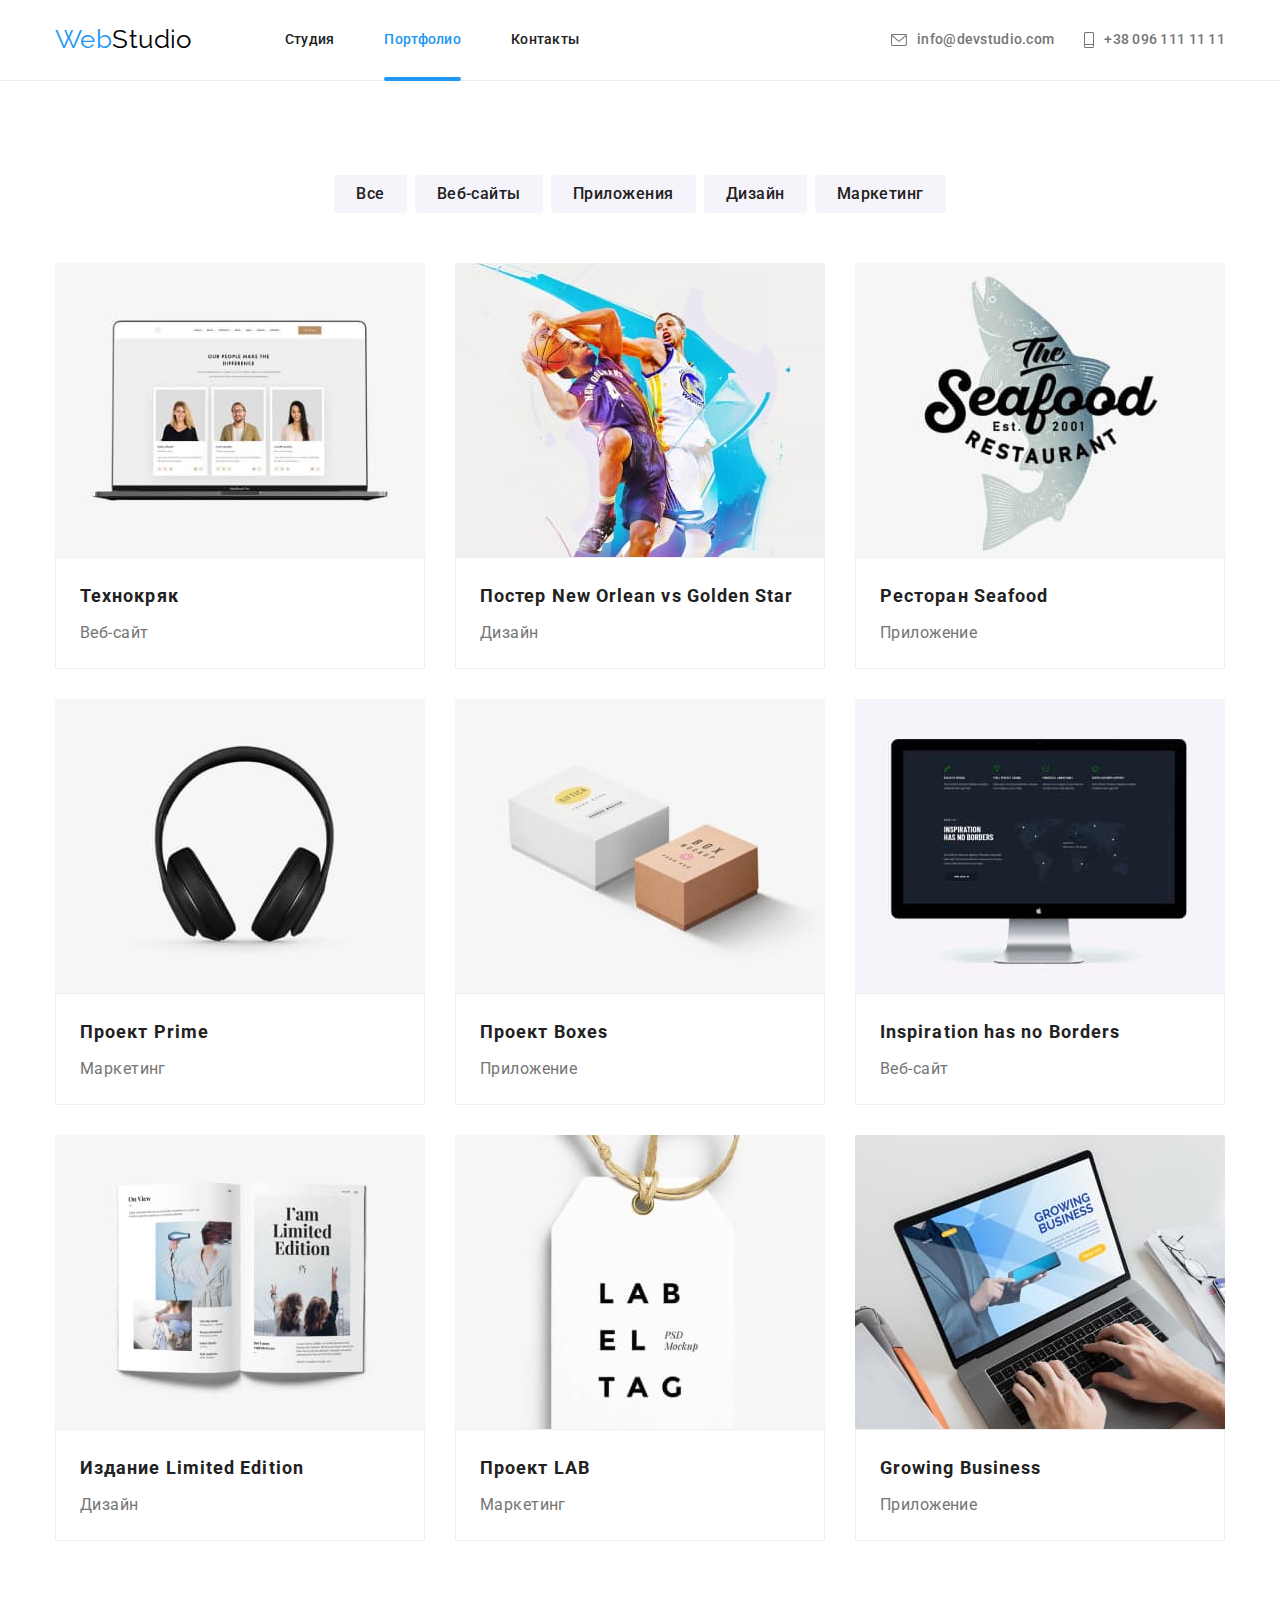
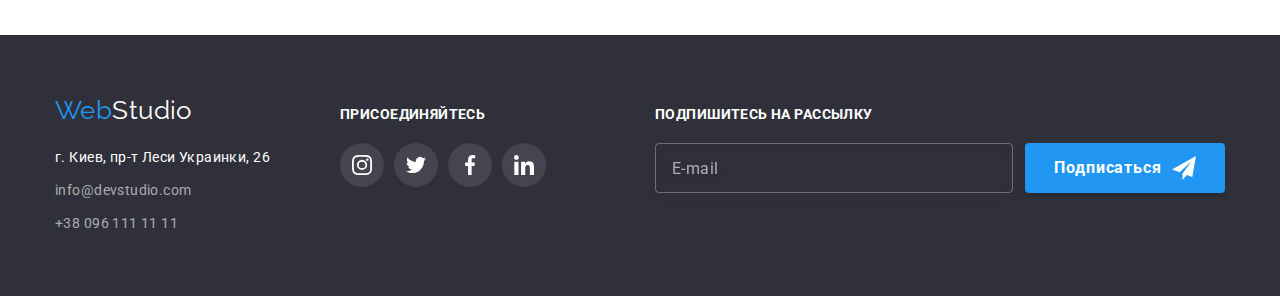
==== commit 8202e7f2: "bem" ====
--- a/portfolio.html
+++ b/portfolio.html
@@ -16,21 +16,21 @@
 <body>
     <!-- Заголовок-->
     <header class="header">
-        <div class="container header-container">
-            <nav class="nav">
+        <div class="container header__container">
+            <nav class="header__nav">
                 <a class="link logo" href="./index.html"> Web<span class="logo--header">Studio</span></a>
-                <ul class="list header-pages nav__header-pages">
-                    <li class="header-pages__item"> <a class="link header-pages__link" href="./index.html">Студия</a> </li>
-                    <li class="header-pages__item"> <a class="link header-pages__link header-pages__link--active" href="./portfolio.html">Портфолио</a> </li>
-                    <li class="header-pages__item"> <a class="link header-pages__link" href="#">Контакты</a> </li>
+                <ul class="list header__pages-list">
+                    <li class="header__pages-item"> <a class="link header__pages-link" href="./index.html">Студия</a> </li>
+                    <li class="header__pages-item"> <a class="link header__pages-link header__pages-link--active" href="./portfolio.html">Портфолио</a> </li>
+                    <li class="header__pages-item"> <a class="link header__pages-link" href="#">Контакты</a> </li>
                 </ul>
             </nav>
-            <ul class="list header-contacts header__contacts">
-                <li class="header-contacts__item"> <a class="link header-contacts__link" href="mailto:info@devstudio.com">
-                    <svg class="header-contacts__icon" width="16" height="12"><use href="./image/symbol-defs.svg#icon-envelope"></use>
+            <ul class="list header__contacts-list">
+                <li class="header__contacts-item"> <a class="link header__contacts-link" href="mailto:info@devstudio.com">
+                    <svg class="header__contacts-icon" width="16" height="12"><use href="./image/symbol-defs.svg#icon-envelope"></use>
                     </svg>info@devstudio.com</a></li>
-                <li class="header-contacts__item"> <a class="link header-contacts__link" href="tel:+380961111111">
-                    <svg class="header-contacts__icon" width="10" height="16"><use href="./image/symbol-defs.svg#icon-phone"></use></svg>
+                <li class="header__contacts-item"> <a class="link header__contacts-link" href="tel:+380961111111">
+                    <svg class="header__contacts-icon" width="10" height="16"><use href="./image/symbol-defs.svg#icon-phone"></use></svg>
                     +38 096 111 11 11</a> </li>
             </ul>
         </div>
@@ -39,26 +39,27 @@
     <!-- Фильтр услуг -->
     <main>
         <section class="section">            
-            <div class="container">
+            <div class="container filter service">
                 <h1 class="visually-hidden">Фильтр услуг</h1>
-                <ul class="list button-set">
-                    <li class="button-set__item"><button type="button" class="button button-portfolio">Все</button></li>
-                    <li class="button-set__item"><button type="button" class="button button-portfolio">Веб-сайты</button></li>
-                    <li class="button-set__item"><button type="button" class="button button-portfolio">Приложения</button></li>
-                    <li class="button-set__item"><button type="button" class="button button-portfolio">Дизайн</button></li>
-                    <li class="button-set__item"><button type="button" class="button button-portfolio">Маркетинг</button></li>
-                </ul>
-                <ul class="list service-list card-set">
-                    <li class="card-set__item service-list__item">
-                        <a class="link service__link" href="#" target="_blank" rel="noopener noreferrer nofollow">
-                            <div class="service-thumb">
+                <ul class="list filter__button-set">
+                    <li class="filter__item"><button type="button" class="button filter__button">Все</button></li>
+                    <li class="filter__item"><button type="button" class="button filter__button">Веб-сайты</button></li>
+                    <li class="filter__item"><button type="button" class="button filter__button">Приложения</button></li>
+                    <li class="filter__item"><button type="button" class="button filter__button">Дизайн</button></li>
+                    <li class="filter__item"><button type="button" class="button filter__button">Маркетинг</button></li>
+                </ul>
+                
+                <ul class="list service__list card-set">
+                    <li class="card-set__item service__item">
+                        <a class="link service__link" href="#" target="_blank" rel="noopener noreferrer nofollow">
+                            <div class="service__thumb">
                                 <img src="./image/portfolio/2_1.jpg" alt="Веб-сайт Технокряк" width="370" height="294">
-                                <div class="service-thumb__thumb">
-                                    <p class="thumb__description">Ресурс предлагает комплексные предложения с разным уровнем функционала и
+                                <div class="service__wrap">
+                                    <p class="service__text">Ресурс предлагает комплексные предложения с разным уровнем функционала и
                                         сервисов. Все это позволит посетителю получить исчерпывающие сведения о компании или частном лице.</p>
                                 </div>                                
                             </div>
-                            <div class="border-card">
+                            <div class="service__card">
                                 <h2 class="service__title">Технокряк</h2>
                                 <p class="service__description">Веб-сайт</p>
                             </div>
@@ -67,13 +68,13 @@
 
                     <li class="card-set__item service-list__item">
                         <a class="link service__link" href="#" target="_blank" rel="noopener noreferrer nofollow">
-                            <div class="service-thumb">
+                            <div class="service__thumb">
                                 <img src="./image/portfolio/2_2.jpg" alt="Дизайн постера" width="370" height="294">
-                                <div class="service-thumb__thumb">
-                                    <p class="thumb__description">Ресурс предлагает комплексные предложения с разным уровнем функционала и сервисов. Все это позволит посетителю получить исчерпывающие сведения о компании или частном лице.</p>
-                                </div>
-                            </div>                            
-                            <div class="border-card">
+                                <div class="service__wrap">
+                                    <p class="service__text">Ресурс предлагает комплексные предложения с разным уровнем функционала и сервисов. Все это позволит посетителю получить исчерпывающие сведения о компании или частном лице.</p>
+                                </div>
+                            </div>                            
+                            <div class="service__card">
                                 <h2 class="service__title">Постер New Orlean vs Golden Star</h2>
                                 <p class="service__description">Дизайн</p>
                             </div>
@@ -82,13 +83,13 @@
 
                     <li class="card-set__item service-list__item">
                         <a class="link service__link" href="#" target="_blank" rel="noopener noreferrer nofollow">
-                            <div class="service-thumb">
+                            <div class="service__thumb">
                                 <img src="./image/portfolio/2_3.jpg" alt="Приложение Seafood" width="370" height="294">
-                                <div class="service-thumb__thumb">
-                                    <p class="thumb__description">Ресурс предлагает комплексные предложения с разным уровнем функционала и сервисов. Все это позволит посетителю получить исчерпывающие сведения о компании или частном лице.</p>
-                                </div>
-                            </div>                            
-                            <div class="border-card">
+                                <div class="service__wrap">
+                                    <p class="service__text">Ресурс предлагает комплексные предложения с разным уровнем функционала и сервисов. Все это позволит посетителю получить исчерпывающие сведения о компании или частном лице.</p>
+                                </div>
+                            </div>                            
+                            <div class="service__card">
                                 <h2 class="service__title">Ресторан Seafood</h2>
                                 <p class="service__description">Приложение</p>
                             </div>
@@ -97,13 +98,13 @@
 
                     <li class="card-set__item service-list__item">
                         <a class="link service__link" href="#" target="_blank" rel="noopener noreferrer nofollow">
-                            <div class="service-thumb">
+                            <div class="service__thumb">
                                 <img src="./image/portfolio/2_4.jpg" alt="Проект Prime" width="370" height="294">
-                                <div class="service-thumb__thumb">
-                                    <p class="thumb__description">Ресурс предлагает комплексные предложения с разным уровнем функционала и сервисов. Все это позволит посетителю получить исчерпывающие сведения о компании или частном лице.</p>
-                                </div>
-                            </div>                            
-                            <div class="border-card">
+                                <div class="service__wrap">
+                                    <p class="service__text">Ресурс предлагает комплексные предложения с разным уровнем функционала и сервисов. Все это позволит посетителю получить исчерпывающие сведения о компании или частном лице.</p>
+                                </div>
+                            </div>                            
+                            <div class="service__card">
                                 <h2 class="service__title">Проект Prime</h2>
                                 <p class="service__description">Маркетинг</p>
                             </div>
@@ -112,13 +113,13 @@
 
                     <li class="card-set__item service-list__item">
                         <a class="link service__link" href="#" target="_blank" rel="noopener noreferrer nofollow">
-                            <div class="service-thumb">
+                            <div class="service__thumb">
                                 <img src="./image/portfolio/2_5.jpg" alt="Приложение Boxes" width="370" height="294">
-                                <div class="service-thumb__thumb">
-                                    <p class="thumb__description">Ресурс предлагает комплексные предложения с разным уровнем функционала и сервисов. Все это позволит посетителю получить исчерпывающие сведения о компании или частном лице.</p>
-                                </div>
-                            </div>                            
-                            <div class="border-card">
+                                <div class="service__wrap">
+                                    <p class="service__text">Ресурс предлагает комплексные предложения с разным уровнем функционала и сервисов. Все это позволит посетителю получить исчерпывающие сведения о компании или частном лице.</p>
+                                </div>
+                            </div>                            
+                            <div class="service__card">
                                 <h2 class="service__title">Проект Boxes</h2>
                                 <p class="service__description">Приложение</p>
                             </div>
@@ -127,13 +128,13 @@
 
                     <li class="card-set__item service-list__item">
                         <a class="link service__link" href="#" target="_blank" rel="noopener noreferrer nofollow">
-                            <div class="service-thumb">
+                            <div class="service__thumb">
                                 <img src="./image/portfolio/2_6.jpg" alt="Веб-сайт Inspiration has no Borders" width="370" height="294">
-                                <div class="service-thumb__thumb">
-                                    <p class="thumb__description">Ресурс предлагает комплексные предложения с разным уровнем функционала и сервисов. Все это позволит посетителю получить исчерпывающие сведения о компании или частном лице.</p>
-                                </div>
-                            </div>                            
-                            <div class="border-card">
+                                <div class="service__wrap">
+                                    <p class="service__text">Ресурс предлагает комплексные предложения с разным уровнем функционала и сервисов. Все это позволит посетителю получить исчерпывающие сведения о компании или частном лице.</p>
+                                </div>
+                            </div>                            
+                            <div class="service__card">
                                 <h2 class="service__title">Inspiration has no Borders</h2>
                                 <p class="service__description">Веб-сайт</p>
                             </div>
@@ -142,13 +143,13 @@
 
                     <li class="card-set__item service-list__item">
                         <a class="link service__link" href="#" target="_blank" rel="noopener noreferrer nofollow">
-                            <div class="service-thumb">
+                            <div class="service__thumb">
                                 <img src="./image/portfolio/2_7.jpg" alt="Дизайн издания Limited Edition" width="370" height="294">
-                                <div class="service-thumb__thumb">
-                                    <p class="thumb__description">Ресурс предлагает комплексные предложения с разным уровнем функционала и сервисов. Все это позволит посетителю получить исчерпывающие сведения о компании или частном лице.</p>
-                                </div>
-                            </div>                            
-                            <div class="border-card">
+                                <div class="service__wrap">
+                                    <p class="service__text">Ресурс предлагает комплексные предложения с разным уровнем функционала и сервисов. Все это позволит посетителю получить исчерпывающие сведения о компании или частном лице.</p>
+                                </div>
+                            </div>                            
+                            <div class="service__card">
                                 <h2 class="service__title">Издание Limited Edition</h2>
                                 <p class="service__description">Дизайн</p>
                             </div>
@@ -157,13 +158,13 @@
 
                     <li class="card-set__item service-list__item">
                         <a class="link service__link" href="#" target="_blank" rel="noopener noreferrer nofollow">
-                            <div class="service-thumb">
+                            <div class="service__thumb">
                                 <img src="./image/portfolio/2_8.jpg" alt="Проект LAB" width="370" height="294">
-                                <div class="service-thumb__thumb">
-                                    <p class="thumb__description">Ресурс предлагает комплексные предложения с разным уровнем функционала и сервисов. Все это позволит посетителю получить исчерпывающие сведения о компании или частном лице.</p>
-                                </div>
-                            </div>                            
-                            <div class="border-card">
+                                <div class="service__wrap">
+                                    <p class="service__text">Ресурс предлагает комплексные предложения с разным уровнем функционала и сервисов. Все это позволит посетителю получить исчерпывающие сведения о компании или частном лице.</p>
+                                </div>
+                            </div>                            
+                            <div class="service__card">
                                 <h2 class="service__title">Проект LAB</h2>
                                 <p class="service__description">Маркетинг</p>
                             </div>
@@ -172,13 +173,13 @@
 
                     <li class="card-set__item service-list__item">
                         <a class="link service__link" href="#" target="_blank" rel="noopener noreferrer nofollow">
-                            <div class="service-thumb">
+                            <div class="service__thumb">
                                 <img src="./image/portfolio/2_9.jpg" alt="Приложениее Growing Business" width="370" height="294">
-                                <div class="service-thumb__thumb">
-                                    <p class="thumb__description">Ресурс предлагает комплексные предложения с разным уровнем функционала и сервисов. Все это позволит посетителю получить исчерпывающие сведения о компании или частном лице.</p>
-                                </div>
-                            </div>                            
-                            <div class="border-card">
+                                <div class="service__wrap">
+                                    <p class="service__text">Ресурс предлагает комплексные предложения с разным уровнем функционала и сервисов. Все это позволит посетителю получить исчерпывающие сведения о компании или частном лице.</p>
+                                </div>
+                            </div>                            
+                            <div class="service__card">
                                 <h2 class="service__title">Growing Business</h2>
                                 <p class="service__description">Приложение</p>
                             </div>
@@ -191,21 +192,21 @@
 
     <!-- Футер -->
     <footer class="footer">
-        <div class="container footer-container">
-            <div class="footer-address footer__address">
+        <div class="container footer__container">
+            <div class="footer__address">
                 <a class="link logo footer__logo" href="./index.html">Web<span class="logo--footer">Studio</span></a>
-                <address>
-                    <ul class="list address-list">
-                        <li class="address-list__item"> <a class="link address-list__link" href="https://goo.gl/maps/w4182wPYShXfGa5f7"
+                <address class="address">
+                    <ul class="list address__list">
+                        <li class="address__item"> <a class="link address__link" href="https://goo.gl/maps/w4182wPYShXfGa5f7"
                                 target="_blank" rel="noopener noreferrer nofollow"> г. Киев, пр-т Леси Украинки, 26 </a></li>
-                        <li class="address-list__item"> <a class="link address-list__link"
+                        <li class="address__item"> <a class="link address__link"
                                 href="mailto:info@devstudio.com">info@devstudio.com</a></li>
-                        <li class="address-list__item"> <a class="link address-list__link" href="tel:+380961111111">+38 096 111 11 11</a></li>
+                        <li class="address__item"> <a class="link address__link" href="tel:+380961111111">+38 096 111 11 11</a></li>
                     </ul>
                 </address>
             </div>
             <div class="footer-join">
-                <p class="join__text">присоединяйтесь</p>
+                <p class="footer-join__text">присоединяйтесь</p>
                 <ul class="list icon-set">
                     <li class="icon-set__item"><a class="link icon-set__link icon-set__link--footer" href="https://www.instagram.com/" target="_blank" rel="noopener noreferrer nofollow">
                         <svg class="icon-set__icon" width="20" height="20">
@@ -230,12 +231,12 @@
                 </ul>
             </div>
             <div class="footer-subscribe footer__subscribe">
-                <p class="subscribe__text">Подпишитесь на рассылку</p>
-                <form class="subscribe-form">
+                <p class="footer-subscribe__text">Подпишитесь на рассылку</p>
+                <form class="footer-subscribe__form">
                     <label for="subscribe"></label>
-                    <input class="subscribe__input" type="email" name="subscribe" id="subscribe" placeholder="E-mail">
+                    <input class="footer-subscribe__input" type="email" name="subscribe" id="subscribe" placeholder="E-mail">
                     <button class="button hero-button" type="submit">Подписаться
-                        <svg class="subscribe__icon" width="24" height="24">
+                        <svg class="footer-subscribe__icon" width="24" height="24">
                             <use href="./image/symbol-defs.svg#icon-icon-send"></use>
                         </svg>
                     </button>
--- a/css/main.min.css
+++ b/css/main.min.css
@@ -1 +1 @@
-body{font-family:"Roboto",sans-serif;font-size:14px;line-height:1.71;letter-spacing:.03em;color:#757575}.link{text-decoration:none;color:inherit}.list{list-style:none}.visually-hidden{position:absolute !important;clip:rect(1px 1px 1px 1px);padding:0 !important;border:0 !important;height:1px !important;width:1px !important;overflow:hidden}h1,h2,h3,p,ul{margin-top:0;margin-bottom:0}ul{padding-left:0}img{display:block;max-width:100%;height:auto}svg{display:block}.section{padding-top:94px;padding-bottom:94px}.section-title{color:#212121;font-size:36px;line-height:1.16;margin-bottom:50px;text-align:center}.container{width:1200px;margin-left:auto;margin-right:auto;padding-left:15px;padding-right:15px}.logo{font-family:"Raleway",sans-serif;font-size:26px;line-height:1.2;color:#2196f3;display:inline-block}.logo--header{color:#000}.footer__logo{margin-bottom:20px}.logo--footer{color:#fff}.icon-set{display:-webkit-box;display:-ms-flexbox;display:flex;-ms-flex-wrap:wrap;flex-wrap:wrap;margin-left:-10px;margin-top:-10px}.icon-set__item{margin-left:10px;margin-top:10px}.icon-set__link{display:-webkit-box;display:-ms-flexbox;display:flex;width:44px;height:44px;border-radius:50%;-webkit-box-align:center;-ms-flex-align:center;align-items:center;-webkit-box-pack:center;-ms-flex-pack:center;justify-content:center;-webkit-transition:background-color 250ms cubic-bezier(0.4, 0, 0.2, 1);transition:background-color 250ms cubic-bezier(0.4, 0, 0.2, 1)}.icon-set__link:hover,.icon-set__link:focus{background-color:#2196f3}.icon-set__item{border-radius:50%;-ms-flex-preferred-size:calc(25% - 10px);flex-basis:calc(25% - 10px)}.icon-set__link:hover .icon-set__icon,.icon-set__link:focus .icon-set__icon{fill:#fff}.header{border-bottom:1px solid #ececec}.header-container,.nav{display:-webkit-box;display:-ms-flexbox;display:flex;-webkit-box-align:center;-ms-flex-align:center;align-items:center}.header-pages{display:-webkit-box;display:-ms-flexbox;display:flex}.nav__header-pages{margin-left:93px}.header-pages__item:not(:last-child){margin-right:50px}.header-pages__item:not(:last-child){margin-right:50px}.header-pages__link{color:#212121;padding-top:32px;padding-bottom:32px;position:relative;display:block}.header-pages__link--active{color:#2196f3}.header-pages__link--active::after{position:absolute;display:block;bottom:-1px;content:"";width:100%;height:4px;border-radius:2px;background-color:#2196f3}.header-pages__link,.header-contacts__link{font-weight:500;line-height:1.14;letter-spacing:.02em;-webkit-transition:color 250ms cubic-bezier(0.4, 0, 0.2, 1);transition:color 250ms cubic-bezier(0.4, 0, 0.2, 1)}.header-pages__link:hover,.header-pages__link:focus,.header-contacts__link:hover,.header-contacts__link:focus{color:#2196f3}.header-contacts{display:-webkit-box;display:-ms-flexbox;display:flex}.header__contacts{margin-left:auto}.header-contacts__item{margin-right:30px}.header-contacts__item:last-child{margin-right:0}.header-contacts__link{display:-webkit-box;display:-ms-flexbox;display:flex;-webkit-box-align:center;-ms-flex-align:center;align-items:center}.header-contacts__icon{margin-right:10px;fill:currentColor}.button{font-family:inherit;cursor:pointer;border-radius:4px;border:rgba(0,0,0,0)}.hero-button{display:-webkit-box;display:-ms-flexbox;display:flex;-webkit-box-pack:center;-ms-flex-pack:center;justify-content:center;-webkit-box-align:center;-ms-flex-align:center;align-items:center;margin-left:auto;margin-right:auto;min-width:200px;padding:10px 28px;background-color:#2196f3;color:#fff;font-weight:700;font-size:16px;line-height:1.88;letter-spacing:.06em;-webkit-box-shadow:0px 4px 4px rgba(0,0,0,.15);box-shadow:0px 4px 4px rgba(0,0,0,.15);-webkit-transition:background-color 250ms cubic-bezier(0.4, 0, 0.2, 1);transition:background-color 250ms cubic-bezier(0.4, 0, 0.2, 1)}.hero-button:hover,.hero-button:focus{background-color:#188ce8}.hero{background-color:#2f303a;padding-top:200px;padding-bottom:200px;text-align:center}.hero__title{color:#fff;font-weight:900;font-size:44px;line-height:1.36;letter-spacing:.06em;text-transform:uppercase;width:696px;margin-left:auto;margin-right:auto;margin-bottom:30px}.overlay{max-width:1600px;margin-left:auto;margin-right:auto;background-image:-webkit-gradient(linear, left top, right top, from(rgba(47, 48, 58, 0.4)), to(rgba(47, 48, 58, 0.4))),url(../image/hero-photo.jpg);background-image:linear-gradient(to right, rgba(47, 48, 58, 0.4), rgba(47, 48, 58, 0.4)),url(../image/hero-photo.jpg);background-repeat:no-repeat;background-position:center;background-size:cover}.benefits-title{color:#212121;font-size:14px;line-height:1.14;text-transform:uppercase;margin-bottom:10px;margin-top:30px}.benefits{padding-bottom:0}.benefits-list__item{-ms-flex-preferred-size:calc(25% - 30px);flex-basis:calc(25% - 30px)}.benefits-icon{height:120px;background-color:#f5f4fa;border-radius:4px;padding-top:25px;padding-bottom:25px}.benefits-icon__icon{margin-left:auto;margin-right:auto}.examples-list__item{position:relative;-ms-flex-preferred-size:calc(33.3333333333% - 30px);flex-basis:calc(33.3333333333% - 30px)}.examples{position:absolute;bottom:0;width:100%;height:70px;display:-webkit-box;display:-ms-flexbox;display:flex;-webkit-box-pack:center;-ms-flex-pack:center;justify-content:center;-webkit-box-align:center;-ms-flex-align:center;align-items:center;background-color:rgba(47,48,58,.8)}.examples__title{font-size:14px;line-height:1.14;text-transform:uppercase;color:#fff}.card-set{display:-webkit-box;display:-ms-flexbox;display:flex;-ms-flex-wrap:wrap;flex-wrap:wrap;margin-left:-30px;margin-top:-30px}.card-set__item{margin-left:30px;margin-top:30px}.team{background-color:#f5f4fa}.team-content{padding:30px}.team__member{color:#212121;font-weight:500;font-size:16px;line-height:1.18;margin-bottom:10px}.team__job{font-size:16px;line-height:1.18;margin-bottom:16px}.team-list__item{background:#fff;-webkit-box-shadow:0px 1px 3px rgba(0,0,0,.12),0px 1px 1px rgba(0,0,0,.14),0px 2px 1px rgba(0,0,0,.2);box-shadow:0px 1px 3px rgba(0,0,0,.12),0px 1px 1px rgba(0,0,0,.14),0px 2px 1px rgba(0,0,0,.2);border-radius:0px 0px 4px 4px;text-align:center;-ms-flex-preferred-size:calc(25% - 30px);flex-basis:calc(25% - 30px)}.icon-set__icon--team{fill:#afb1b8;-webkit-transition:fill 250ms cubic-bezier(0.4, 0, 0.2, 1);transition:fill 250ms cubic-bezier(0.4, 0, 0.2, 1)}.clients__link{height:92px;display:-webkit-box;display:-ms-flexbox;display:flex;-webkit-box-align:center;-ms-flex-align:center;align-items:center;-webkit-box-pack:center;-ms-flex-pack:center;justify-content:center;border:1px solid #afb1b8;border-radius:4px;fill:#afb1b8;-webkit-transition:fill 250ms cubic-bezier(0.4, 0, 0.2, 1),border 250ms cubic-bezier(0.4, 0, 0.2, 1);transition:fill 250ms cubic-bezier(0.4, 0, 0.2, 1),border 250ms cubic-bezier(0.4, 0, 0.2, 1)}.clients__link:hover,.clients__link:focus{border:1px solid #2196f3;fill:#2196f3}.clients-list__item{-ms-flex-preferred-size:calc(16.6666666667% - 30px);flex-basis:calc(16.6666666667% - 30px)}address{font-style:inherit}.footer{background-color:#2f303a;padding-top:60px;padding-bottom:60px}.footer-container{display:-webkit-box;display:-ms-flexbox;display:flex;-webkit-box-align:baseline;-ms-flex-align:baseline;align-items:baseline}.address-list__item:not(:last-child){margin-bottom:9px}.address-list__link[target=_blank]{color:#fff}.address-list__link{color:rgba(255,255,255,.6);-webkit-transition:color 250ms cubic-bezier(0.4, 0, 0.2, 1);transition:color 250ms cubic-bezier(0.4, 0, 0.2, 1)}.address-list__link:hover,.address-list__link:focus{color:#2196f3}.join__text,.subscribe__text{font-weight:700;font-size:14px;line-height:1.14;text-transform:uppercase;color:#fff;margin-bottom:20px;display:inline-block}.footer__address{margin-right:70px}.footer-join{width:206px}.footer__subscribe{margin-left:auto}.icon-set__link--footer{fill:#fff;background-color:rgba(255,255,255,.1)}.subscribe__input{width:358px;height:50px;margin-right:12px;border:1px solid rgba(255,255,255,.3);-webkit-filter:drop-shadow(0px 4px 4px rgba(0, 0, 0, 0.15));filter:drop-shadow(0px 4px 4px rgba(0, 0, 0, 0.15));border-radius:4px;background-color:rgba(0,0,0,0);padding:15px 16px;color:#fff;font-size:16px;line-height:1.25;letter-spacing:.03em}.subscribe__input::-webkit-input-placeholder{font-size:16px;line-height:1.25;letter-spacing:.03em;color:rgba(255,255,255,.6)}.subscribe__input::-moz-placeholder{font-size:16px;line-height:1.25;letter-spacing:.03em;color:rgba(255,255,255,.6)}.subscribe__input:-ms-input-placeholder{font-size:16px;line-height:1.25;letter-spacing:.03em;color:rgba(255,255,255,.6)}.subscribe__input::-ms-input-placeholder{font-size:16px;line-height:1.25;letter-spacing:.03em;color:rgba(255,255,255,.6)}.subscribe__input::placeholder{font-size:16px;line-height:1.25;letter-spacing:.03em;color:rgba(255,255,255,.6)}.subscribe-form{display:-webkit-box;display:-ms-flexbox;display:flex}.subscribe__icon{fill:#fff;margin-left:10px}.backdrop{position:fixed;left:0;top:0;width:100%;height:100%;visibility:visible;background-color:rgba(0,0,0,.2);-webkit-transition:opacity 250ms cubic-bezier(0.4, 0, 0.2, 1),visibility 250ms cubic-bezier(0.4, 0, 0.2, 1);transition:opacity 250ms cubic-bezier(0.4, 0, 0.2, 1),visibility 250ms cubic-bezier(0.4, 0, 0.2, 1)}.backdrop.is-hidden{visibility:hidden;opacity:0;pointer-events:none}.modal{position:absolute;-webkit-transform:translate(-50%, -50%) scale(1);transform:translate(-50%, -50%) scale(1);width:528px;height:581px;left:50%;top:50%;padding:40px;text-align:center;-webkit-transition:-webkit-transform 250ms cubic-bezier(0.4, 0, 0.2, 1) 250ms;transition:-webkit-transform 250ms cubic-bezier(0.4, 0, 0.2, 1) 250ms;transition:transform 250ms cubic-bezier(0.4, 0, 0.2, 1) 250ms;transition:transform 250ms cubic-bezier(0.4, 0, 0.2, 1) 250ms, -webkit-transform 250ms cubic-bezier(0.4, 0, 0.2, 1) 250ms;border-radius:4px;background-color:#fff;-webkit-box-shadow:0px 1px 3px rgba(0,0,0,.12),0px 1px 1px rgba(0,0,0,.14),0px 2px 1px rgba(0,0,0,.2);box-shadow:0px 1px 3px rgba(0,0,0,.12),0px 1px 1px rgba(0,0,0,.14),0px 2px 1px rgba(0,0,0,.2)}.backdrop.is-hidden .modal{-webkit-transform:translate(-50%, -50%) scale(1.2);transform:translate(-50%, -50%) scale(1.2)}.close-button{position:absolute;right:8px;top:8px;width:30px;height:30px;border-radius:50%;display:-webkit-box;display:-ms-flexbox;display:flex;-webkit-box-pack:center;-ms-flex-pack:center;justify-content:center;-webkit-box-align:center;-ms-flex-align:center;align-items:center;cursor:pointer;border:1px solid rgba(0,0,0,.1);background-color:#fff;fill:#000;-webkit-transition:fill 250ms cubic-bezier(0.4, 0, 0.2, 1);transition:fill 250ms cubic-bezier(0.4, 0, 0.2, 1)}.close-button:hover,.close-button:focus{fill:#2196f3}.modal__title{color:#212121;font-weight:700;font-size:20px;line-height:1.15;letter-spacing:.03em;margin-bottom:12px}.modal-form{width:100%}.modal-form__item{position:relative;display:-webkit-box;display:-ms-flexbox;display:flex;-webkit-box-orient:vertical;-webkit-box-direction:normal;-ms-flex-direction:column;flex-direction:column;margin-bottom:10px}.comment{margin-bottom:20px}.modal__label{color:#757575;margin-right:auto;font-size:12px;line-height:1.16;letter-spacing:.01em;margin-bottom:4px}.label__policy{display:-webkit-box;display:-ms-flexbox;display:flex;-webkit-box-align:center;-ms-flex-align:center;align-items:center;-webkit-box-pack:center;-ms-flex-pack:center;justify-content:center;color:#757575;cursor:pointer}.policy__link{color:#2196f3;margin-left:5px}.modal__input{width:100%;height:40px;border:1px solid;border-color:rgba(33,33,33,.2);border-radius:4px;padding:12px 12px 12px 42px}.modal__input:hover,.modal__input:focus{border-color:#2196f3}.modal__input::-webkit-input-placeholder{color:rgba(117,117,117,.5);font-size:14px;line-height:1.14;letter-spacing:.01em}.modal__input::-moz-placeholder{color:rgba(117,117,117,.5);font-size:14px;line-height:1.14;letter-spacing:.01em}.modal__input:-ms-input-placeholder{color:rgba(117,117,117,.5);font-size:14px;line-height:1.14;letter-spacing:.01em}.modal__input::-ms-input-placeholder{color:rgba(117,117,117,.5);font-size:14px;line-height:1.14;letter-spacing:.01em}.modal__input::placeholder{color:rgba(117,117,117,.5);font-size:14px;line-height:1.14;letter-spacing:.01em}.modal__icon{position:absolute;left:12px;bottom:11px;fill:#212121;-webkit-transition:fill 250ms cubic-bezier(0.4, 0, 0.2, 1);transition:fill 250ms cubic-bezier(0.4, 0, 0.2, 1)}.modal__input:hover~.modal__icon,.modal__input:focus~.modal__icon{fill:#2196f3}.modal__comment{height:120px;padding-left:16px;padding-right:16px;resize:none}.checkbox-container{margin-bottom:30px}.checkbox__icon{display:inline-block;border:2px solid;border-color:#212121;border-radius:2px;width:16px;height:15px;margin-right:7px}.checkbox:checked+.label__policy .checkbox__icon{background-color:#2196f3;border-color:rgba(0,0,0,0);background-image:url("../image/icon-check.svg");background-size:contain;background-origin:border-box}.checkbox{position:absolute;clip:rect(1px 1px 1px 1px);padding:0;border:0;height:1px;width:1px;overflow:hidden}.button-portfolio{background-color:#f5f4fa;color:#212121;font-weight:500;font-size:16px;line-height:1.62;letter-spacing:.03em;padding:6px 22px;-webkit-transition:background-color 250ms cubic-bezier(0.4, 0, 0.2, 1),color 250ms cubic-bezier(0.4, 0, 0.2, 1),-webkit-box-shadow 250ms cubic-bezier(0.4, 0, 0.2, 1);transition:background-color 250ms cubic-bezier(0.4, 0, 0.2, 1),color 250ms cubic-bezier(0.4, 0, 0.2, 1),-webkit-box-shadow 250ms cubic-bezier(0.4, 0, 0.2, 1);transition:background-color 250ms cubic-bezier(0.4, 0, 0.2, 1),color 250ms cubic-bezier(0.4, 0, 0.2, 1),box-shadow 250ms cubic-bezier(0.4, 0, 0.2, 1);transition:background-color 250ms cubic-bezier(0.4, 0, 0.2, 1),color 250ms cubic-bezier(0.4, 0, 0.2, 1),box-shadow 250ms cubic-bezier(0.4, 0, 0.2, 1),-webkit-box-shadow 250ms cubic-bezier(0.4, 0, 0.2, 1)}.button-portfolio:hover,.button-portfolio:focus{background-color:#2196f3;color:#fff;-webkit-box-shadow:0px 3px 1px rgba(0,0,0,.1),0px 1px 2px rgba(0,0,0,.08),0px 2px 2px rgba(0,0,0,.12);box-shadow:0px 3px 1px rgba(0,0,0,.1),0px 1px 2px rgba(0,0,0,.08),0px 2px 2px rgba(0,0,0,.12)}.button-set{display:-webkit-box;display:-ms-flexbox;display:flex;-webkit-box-pack:center;-ms-flex-pack:center;justify-content:center;margin-bottom:50px}.button-set__item+.button-set__item{margin-left:8px}.service__title{color:#212121;font-size:18px;line-height:2;letter-spacing:.06em;margin-bottom:4px}.service__description{font-size:16px;line-height:1.88}.border-card{border:1px solid #eee;padding:20px 24px}.service__link{display:-webkit-box;display:-ms-flexbox;display:flex;-webkit-box-orient:vertical;-webkit-box-direction:normal;-ms-flex-direction:column;flex-direction:column;-webkit-transition:-webkit-box-shadow 250ms cubic-bezier(0.4, 0, 0.2, 1);transition:-webkit-box-shadow 250ms cubic-bezier(0.4, 0, 0.2, 1);transition:box-shadow 250ms cubic-bezier(0.4, 0, 0.2, 1);transition:box-shadow 250ms cubic-bezier(0.4, 0, 0.2, 1), -webkit-box-shadow 250ms cubic-bezier(0.4, 0, 0.2, 1)}.service__link:hover,.service__link:focus{-webkit-box-shadow:0px 1px 1px rgba(0,0,0,.12),0px 4px 4px rgba(0,0,0,.06),1px 4px 6px rgba(0,0,0,.16);box-shadow:0px 1px 1px rgba(0,0,0,.12),0px 4px 4px rgba(0,0,0,.06),1px 4px 6px rgba(0,0,0,.16)}.service-list__item{-ms-flex-preferred-size:calc(33.3333333333% - 30px);flex-basis:calc(33.3333333333% - 30px)}.service-thumb{position:relative;overflow:hidden}.service-thumb__thumb{position:absolute;width:100%;height:100%;top:0;-webkit-transform:translateY(100%);transform:translateY(100%);padding:63px 24px;background-color:rgba(33,150,243,.9);-webkit-transition:-webkit-transform 250ms cubic-bezier(0.4, 0, 0.2, 1);transition:-webkit-transform 250ms cubic-bezier(0.4, 0, 0.2, 1);transition:transform 250ms cubic-bezier(0.4, 0, 0.2, 1);transition:transform 250ms cubic-bezier(0.4, 0, 0.2, 1), -webkit-transform 250ms cubic-bezier(0.4, 0, 0.2, 1)}.service__link:hover .service-thumb__thumb,.service__link:focus .service-thumb__thumb{-webkit-transform:translateY(0);transform:translateY(0)}.thumb__description{font-size:18px;line-height:1.56;letter-spacing:.03em;color:#fff;-webkit-transform:scale(2);transform:scale(2);-webkit-transition:-webkit-transform 250ms cubic-bezier(0.4, 0, 0.2, 1) 50ms;transition:-webkit-transform 250ms cubic-bezier(0.4, 0, 0.2, 1) 50ms;transition:transform 250ms cubic-bezier(0.4, 0, 0.2, 1) 50ms;transition:transform 250ms cubic-bezier(0.4, 0, 0.2, 1) 50ms, -webkit-transform 250ms cubic-bezier(0.4, 0, 0.2, 1) 50ms}.service__link:hover .thumb__description,.service__link:focus .thumb__description{-webkit-transform:scale(1);transform:scale(1)}/*# sourceMappingURL=main.min.css.map */+h1,h2,h3,p,ul{margin-top:0;margin-bottom:0}ul{padding-left:0}img{display:block;max-width:100%;height:auto}svg{display:block}body{font-family:"Roboto",sans-serif;font-size:14px;line-height:1.71;letter-spacing:.03em;color:#757575}.link{text-decoration:none;color:inherit}.list{list-style:none}.visually-hidden{position:absolute !important;clip:rect(1px 1px 1px 1px);padding:0 !important;border:0 !important;height:1px !important;width:1px !important;overflow:hidden}.section{padding-top:94px;padding-bottom:94px}.section__title{color:#212121;font-size:36px;line-height:1.16;margin-bottom:50px;text-align:center}.container{width:1200px;margin-left:auto;margin-right:auto;padding-left:15px;padding-right:15px}.logo{font-family:"Raleway",sans-serif;font-size:26px;line-height:1.2;color:#2196f3;display:inline-block}.logo--header{color:#000}.logo__logo{margin-bottom:20px}.logo--footer{color:#fff}.icon-set{display:-webkit-box;display:-ms-flexbox;display:flex;-ms-flex-wrap:wrap;flex-wrap:wrap;margin-left:-10px;margin-top:-10px}.icon-set__item{margin-left:10px;margin-top:10px;border-radius:50%;-ms-flex-preferred-size:calc(25% - 10px);flex-basis:calc(25% - 10px)}.icon-set__link{display:-webkit-box;display:-ms-flexbox;display:flex;width:44px;height:44px;border-radius:50%;-webkit-box-align:center;-ms-flex-align:center;align-items:center;-webkit-box-pack:center;-ms-flex-pack:center;justify-content:center;-webkit-transition:background-color 250ms cubic-bezier(0.4, 0, 0.2, 1);transition:background-color 250ms cubic-bezier(0.4, 0, 0.2, 1)}.icon-set__link:hover,.icon-set__link:focus{background-color:#2196f3}.icon-set__link:hover .icon-set__icon,.icon-set__link:focus .icon-set__icon{fill:#fff}.icon-set__icon--team{fill:#afb1b8;-webkit-transition:fill 250ms cubic-bezier(0.4, 0, 0.2, 1);transition:fill 250ms cubic-bezier(0.4, 0, 0.2, 1)}.icon-set__link--footer{fill:#fff;background-color:rgba(255,255,255,.1)}.header{border-bottom:1px solid #ececec}.header__container,.header__nav{display:-webkit-box;display:-ms-flexbox;display:flex;-webkit-box-align:center;-ms-flex-align:center;align-items:center}.header__pages-list{display:-webkit-box;display:-ms-flexbox;display:flex;margin-left:93px}.header__pages-item:not(:last-child){margin-right:50px}.header__pages-item:not(:last-child){margin-right:50px}.header__pages-link{color:#212121;padding-top:32px;padding-bottom:32px;position:relative;display:block}.header__pages-link--active{color:#2196f3}.header__pages-link--active::after{position:absolute;display:block;bottom:-1px;content:"";width:100%;height:4px;border-radius:2px;background-color:#2196f3}.header__pages-link,.header__contacts-link{font-weight:500;line-height:1.14;letter-spacing:.02em;-webkit-transition:color 250ms cubic-bezier(0.4, 0, 0.2, 1);transition:color 250ms cubic-bezier(0.4, 0, 0.2, 1)}.header__pages-link:hover,.header__pages-link:focus,.header__contacts-link:hover,.header__contacts-link:focus{color:#2196f3}.header__contacts-list{display:-webkit-box;display:-ms-flexbox;display:flex;margin-left:auto}.header__contacts-item{margin-right:30px}.header__contacts-item:last-child{margin-right:0}.header__contacts-link{display:-webkit-box;display:-ms-flexbox;display:flex;-webkit-box-align:center;-ms-flex-align:center;align-items:center}.header__contacts-icon{margin-right:10px;fill:currentColor}.button{font-family:inherit;cursor:pointer;border-radius:4px;border:rgba(0,0,0,0)}.hero-button{display:-webkit-box;display:-ms-flexbox;display:flex;-webkit-box-pack:center;-ms-flex-pack:center;justify-content:center;-webkit-box-align:center;-ms-flex-align:center;align-items:center;margin-left:auto;margin-right:auto;min-width:200px;padding:10px 28px;background-color:#2196f3;color:#fff;font-weight:700;font-size:16px;line-height:1.88;letter-spacing:.06em;-webkit-box-shadow:0px 4px 4px rgba(0,0,0,.15);box-shadow:0px 4px 4px rgba(0,0,0,.15);-webkit-transition:background-color 250ms cubic-bezier(0.4, 0, 0.2, 1);transition:background-color 250ms cubic-bezier(0.4, 0, 0.2, 1)}.hero-button:hover,.hero-button:focus{background-color:#188ce8}.hero{background-color:#2f303a;padding-top:200px;padding-bottom:200px;text-align:center}.hero__title{color:#fff;font-weight:900;font-size:44px;line-height:1.36;letter-spacing:.06em;text-transform:uppercase;width:696px;margin-left:auto;margin-right:auto;margin-bottom:30px}.overlay{max-width:1600px;margin-left:auto;margin-right:auto;background-image:-webkit-gradient(linear, left top, right top, from(rgba(47, 48, 58, 0.4)), to(rgba(47, 48, 58, 0.4))),url(../image/hero-photo.jpg);background-image:linear-gradient(to right, rgba(47, 48, 58, 0.4), rgba(47, 48, 58, 0.4)),url(../image/hero-photo.jpg);background-repeat:no-repeat;background-position:center;background-size:cover}.benefits{padding-bottom:0}.benefits__item{-ms-flex-preferred-size:calc(25% - 30px);flex-basis:calc(25% - 30px)}.benefits__title{color:#212121;font-size:14px;line-height:1.14;text-transform:uppercase;margin-bottom:10px}.benefits__icon-wrapper{height:120px;background-color:#f5f4fa;border-radius:4px;padding-top:25px;padding-bottom:25px;margin-bottom:30px}.benefits__icon{margin-left:auto;margin-right:auto}.examples__item{position:relative;-ms-flex-preferred-size:calc(33.3333333333% - 30px);flex-basis:calc(33.3333333333% - 30px)}.examples__wrap{position:absolute;bottom:0;width:100%;height:70px;display:-webkit-box;display:-ms-flexbox;display:flex;-webkit-box-pack:center;-ms-flex-pack:center;justify-content:center;-webkit-box-align:center;-ms-flex-align:center;align-items:center;background-color:rgba(47,48,58,.8)}.examples__title{font-size:14px;line-height:1.14;text-transform:uppercase;color:#fff}.card-set{display:-webkit-box;display:-ms-flexbox;display:flex;-ms-flex-wrap:wrap;flex-wrap:wrap;margin-left:-30px;margin-top:-30px}.card-set__item{margin-left:30px;margin-top:30px}.team{background-color:#f5f4fa}.team__item{background:#fff;-webkit-box-shadow:0px 1px 3px rgba(0,0,0,.12),0px 1px 1px rgba(0,0,0,.14),0px 2px 1px rgba(0,0,0,.2);box-shadow:0px 1px 3px rgba(0,0,0,.12),0px 1px 1px rgba(0,0,0,.14),0px 2px 1px rgba(0,0,0,.2);border-radius:0px 0px 4px 4px;text-align:center;-ms-flex-preferred-size:calc(25% - 30px);flex-basis:calc(25% - 30px)}.team__content{padding:30px}.team__member{color:#212121;font-weight:500;font-size:16px;line-height:1.18;margin-bottom:10px}.team__job{font-size:16px;line-height:1.18;margin-bottom:16px}.clients__link{height:92px;display:-webkit-box;display:-ms-flexbox;display:flex;-webkit-box-align:center;-ms-flex-align:center;align-items:center;-webkit-box-pack:center;-ms-flex-pack:center;justify-content:center;border:1px solid #afb1b8;border-radius:4px;fill:#afb1b8;-webkit-transition:fill 250ms cubic-bezier(0.4, 0, 0.2, 1),border 250ms cubic-bezier(0.4, 0, 0.2, 1);transition:fill 250ms cubic-bezier(0.4, 0, 0.2, 1),border 250ms cubic-bezier(0.4, 0, 0.2, 1)}.clients__link:hover,.clients__link:focus{border:1px solid #2196f3;fill:#2196f3}.clients__item{-ms-flex-preferred-size:calc(16.6666666667% - 30px);flex-basis:calc(16.6666666667% - 30px)}.footer{background-color:#2f303a;padding-top:60px;padding-bottom:60px}.footer__container{display:-webkit-box;display:-ms-flexbox;display:flex;-webkit-box-align:baseline;-ms-flex-align:baseline;align-items:baseline}.footer__address{margin-right:70px}.footer__logo{margin-bottom:20px}.address{font-style:inherit}.address__item:not(:last-child){margin-bottom:9px}.address__link[target=_blank]{color:#fff}.address__link{color:rgba(255,255,255,.6);-webkit-transition:color 250ms cubic-bezier(0.4, 0, 0.2, 1);transition:color 250ms cubic-bezier(0.4, 0, 0.2, 1)}.address__link:hover,.address__link:focus{color:#2196f3}.footer-join{width:206px}.footer-join__text,.footer-subscribe__text{font-weight:700;font-size:14px;line-height:1.14;text-transform:uppercase;color:#fff;margin-bottom:20px;display:inline-block}.footer__subscribe{margin-left:auto}.footer-subscribe__input{width:358px;height:50px;margin-right:12px;border:1px solid rgba(255,255,255,.3);-webkit-filter:drop-shadow(0px 4px 4px rgba(0, 0, 0, 0.15));filter:drop-shadow(0px 4px 4px rgba(0, 0, 0, 0.15));border-radius:4px;background-color:rgba(0,0,0,0);padding:15px 16px;color:#fff;font-size:16px;line-height:1.25;letter-spacing:.03em}.footer-subscribe__input::-webkit-input-placeholder{font-size:16px;line-height:1.25;letter-spacing:.03em;color:rgba(255,255,255,.6)}.footer-subscribe__input::-moz-placeholder{font-size:16px;line-height:1.25;letter-spacing:.03em;color:rgba(255,255,255,.6)}.footer-subscribe__input:-ms-input-placeholder{font-size:16px;line-height:1.25;letter-spacing:.03em;color:rgba(255,255,255,.6)}.footer-subscribe__input::-ms-input-placeholder{font-size:16px;line-height:1.25;letter-spacing:.03em;color:rgba(255,255,255,.6)}.footer-subscribe__input::placeholder{font-size:16px;line-height:1.25;letter-spacing:.03em;color:rgba(255,255,255,.6)}.footer-subscribe__form{display:-webkit-box;display:-ms-flexbox;display:flex}.footer-subscribe__icon{fill:#fff;margin-left:10px}.backdrop{position:fixed;left:0;top:0;width:100%;height:100%;visibility:visible;background-color:rgba(0,0,0,.2);-webkit-transition:opacity 250ms cubic-bezier(0.4, 0, 0.2, 1),visibility 250ms cubic-bezier(0.4, 0, 0.2, 1);transition:opacity 250ms cubic-bezier(0.4, 0, 0.2, 1),visibility 250ms cubic-bezier(0.4, 0, 0.2, 1)}.backdrop.is-hidden{visibility:hidden;opacity:0;pointer-events:none}.modal{position:absolute;-webkit-transform:translate(-50%, -50%) scale(1);transform:translate(-50%, -50%) scale(1);width:528px;height:581px;left:50%;top:50%;padding:40px;text-align:center;-webkit-transition:-webkit-transform 250ms cubic-bezier(0.4, 0, 0.2, 1) 250ms;transition:-webkit-transform 250ms cubic-bezier(0.4, 0, 0.2, 1) 250ms;transition:transform 250ms cubic-bezier(0.4, 0, 0.2, 1) 250ms;transition:transform 250ms cubic-bezier(0.4, 0, 0.2, 1) 250ms, -webkit-transform 250ms cubic-bezier(0.4, 0, 0.2, 1) 250ms;border-radius:4px;background-color:#fff;-webkit-box-shadow:0px 1px 3px rgba(0,0,0,.12),0px 1px 1px rgba(0,0,0,.14),0px 2px 1px rgba(0,0,0,.2);box-shadow:0px 1px 3px rgba(0,0,0,.12),0px 1px 1px rgba(0,0,0,.14),0px 2px 1px rgba(0,0,0,.2)}.backdrop.is-hidden .modal{-webkit-transform:translate(-50%, -50%) scale(1.2);transform:translate(-50%, -50%) scale(1.2)}.modal__title{color:#212121;font-weight:700;font-size:20px;line-height:1.15;letter-spacing:.03em;margin-bottom:12px}.modal__form{width:100%}.modal__item{position:relative;display:-webkit-box;display:-ms-flexbox;display:flex;-webkit-box-orient:vertical;-webkit-box-direction:normal;-ms-flex-direction:column;flex-direction:column;margin-bottom:10px}.modal__item--comment{margin-bottom:20px}.modal__label{color:#757575;margin-right:auto;font-size:12px;line-height:1.16;letter-spacing:.01em;margin-bottom:4px}.modal__input{width:100%;height:40px;border:1px solid;border-color:rgba(33,33,33,.2);border-radius:4px;padding:12px 12px 12px 42px}.modal__input--comment{height:120px;padding-left:16px;padding-right:16px;resize:none}.modal__input:hover,.modal__input:focus{border-color:#2196f3}.modal__input::-webkit-input-placeholder{color:rgba(117,117,117,.5);font-size:14px;line-height:1.14;letter-spacing:.01em}.modal__input::-moz-placeholder{color:rgba(117,117,117,.5);font-size:14px;line-height:1.14;letter-spacing:.01em}.modal__input:-ms-input-placeholder{color:rgba(117,117,117,.5);font-size:14px;line-height:1.14;letter-spacing:.01em}.modal__input::-ms-input-placeholder{color:rgba(117,117,117,.5);font-size:14px;line-height:1.14;letter-spacing:.01em}.modal__input::placeholder{color:rgba(117,117,117,.5);font-size:14px;line-height:1.14;letter-spacing:.01em}.modal__policy{display:-webkit-box;display:-ms-flexbox;display:flex;-webkit-box-align:center;-ms-flex-align:center;align-items:center;-webkit-box-pack:center;-ms-flex-pack:center;justify-content:center;color:#757575;cursor:pointer}.close-button{position:absolute;right:8px;top:8px;width:30px;height:30px;border-radius:50%;display:-webkit-box;display:-ms-flexbox;display:flex;-webkit-box-pack:center;-ms-flex-pack:center;justify-content:center;-webkit-box-align:center;-ms-flex-align:center;align-items:center;cursor:pointer;border:1px solid rgba(0,0,0,.1);background-color:#fff;fill:#000;-webkit-transition:fill 250ms cubic-bezier(0.4, 0, 0.2, 1);transition:fill 250ms cubic-bezier(0.4, 0, 0.2, 1)}.close-button:hover,.close-button:focus{fill:#2196f3}.policy__link{color:#2196f3;margin-left:5px}.modal__icon{position:absolute;left:12px;bottom:11px;fill:#212121;-webkit-transition:fill 250ms cubic-bezier(0.4, 0, 0.2, 1);transition:fill 250ms cubic-bezier(0.4, 0, 0.2, 1)}.modal__input:hover~.modal__icon,.modal__input:focus~.modal__icon{fill:#2196f3}.checkbox-container{margin-bottom:30px}.checkbox__icon{display:inline-block;border:2px solid;border-color:#212121;border-radius:2px;width:16px;height:15px;margin-right:7px}.checkbox:checked+.label__policy .checkbox__icon{background-color:#2196f3;border-color:rgba(0,0,0,0);background-image:url("../image/icon-check.svg");background-size:contain;background-origin:border-box}.checkbox{position:absolute;clip:rect(1px 1px 1px 1px);padding:0;border:0;height:1px;width:1px;overflow:hidden}.filter__button-set{display:-webkit-box;display:-ms-flexbox;display:flex;-webkit-box-pack:center;-ms-flex-pack:center;justify-content:center;margin-bottom:50px}.filter__item+.filter__item{margin-left:8px}.filter__button{background-color:#f5f4fa;color:#212121;font-weight:500;font-size:16px;line-height:1.62;letter-spacing:.03em;padding:6px 22px;-webkit-transition:background-color 250ms cubic-bezier(0.4, 0, 0.2, 1),color 250ms cubic-bezier(0.4, 0, 0.2, 1),-webkit-box-shadow 250ms cubic-bezier(0.4, 0, 0.2, 1);transition:background-color 250ms cubic-bezier(0.4, 0, 0.2, 1),color 250ms cubic-bezier(0.4, 0, 0.2, 1),-webkit-box-shadow 250ms cubic-bezier(0.4, 0, 0.2, 1);transition:background-color 250ms cubic-bezier(0.4, 0, 0.2, 1),color 250ms cubic-bezier(0.4, 0, 0.2, 1),box-shadow 250ms cubic-bezier(0.4, 0, 0.2, 1);transition:background-color 250ms cubic-bezier(0.4, 0, 0.2, 1),color 250ms cubic-bezier(0.4, 0, 0.2, 1),box-shadow 250ms cubic-bezier(0.4, 0, 0.2, 1),-webkit-box-shadow 250ms cubic-bezier(0.4, 0, 0.2, 1)}.filter__button:hover,.filter__button:focus{background-color:#2196f3;color:#fff;-webkit-box-shadow:0px 3px 1px rgba(0,0,0,.1),0px 1px 2px rgba(0,0,0,.08),0px 2px 2px rgba(0,0,0,.12);box-shadow:0px 3px 1px rgba(0,0,0,.1),0px 1px 2px rgba(0,0,0,.08),0px 2px 2px rgba(0,0,0,.12)}.service__item{-ms-flex-preferred-size:calc(33.3333333333% - 30px);flex-basis:calc(33.3333333333% - 30px)}.service__link{display:-webkit-box;display:-ms-flexbox;display:flex;-webkit-box-orient:vertical;-webkit-box-direction:normal;-ms-flex-direction:column;flex-direction:column;-webkit-transition:-webkit-box-shadow 250ms cubic-bezier(0.4, 0, 0.2, 1);transition:-webkit-box-shadow 250ms cubic-bezier(0.4, 0, 0.2, 1);transition:box-shadow 250ms cubic-bezier(0.4, 0, 0.2, 1);transition:box-shadow 250ms cubic-bezier(0.4, 0, 0.2, 1), -webkit-box-shadow 250ms cubic-bezier(0.4, 0, 0.2, 1)}.service__link:hover,.service__link:focus{-webkit-box-shadow:0px 1px 1px rgba(0,0,0,.12),0px 4px 4px rgba(0,0,0,.06),1px 4px 6px rgba(0,0,0,.16);box-shadow:0px 1px 1px rgba(0,0,0,.12),0px 4px 4px rgba(0,0,0,.06),1px 4px 6px rgba(0,0,0,.16)}.service__thumb{position:relative;overflow:hidden}.service__wrap{position:absolute;width:100%;height:100%;top:1px;-webkit-transform:translateY(100%);transform:translateY(100%);padding:63px 24px;background-color:rgba(33,150,243,.9);-webkit-transition:-webkit-transform 250ms cubic-bezier(0.4, 0, 0.2, 1);transition:-webkit-transform 250ms cubic-bezier(0.4, 0, 0.2, 1);transition:transform 250ms cubic-bezier(0.4, 0, 0.2, 1);transition:transform 250ms cubic-bezier(0.4, 0, 0.2, 1), -webkit-transform 250ms cubic-bezier(0.4, 0, 0.2, 1)}.service__link:hover .service__wrap,.service__link:focus .service__wrap{-webkit-transform:translateY(0);transform:translateY(0)}.service__text{font-size:18px;line-height:1.56;letter-spacing:.03em;color:#fff;-webkit-transform:scale(2);transform:scale(2);-webkit-transition:-webkit-transform 250ms cubic-bezier(0.4, 0, 0.2, 1) 50ms;transition:-webkit-transform 250ms cubic-bezier(0.4, 0, 0.2, 1) 50ms;transition:transform 250ms cubic-bezier(0.4, 0, 0.2, 1) 50ms;transition:transform 250ms cubic-bezier(0.4, 0, 0.2, 1) 50ms, -webkit-transform 250ms cubic-bezier(0.4, 0, 0.2, 1) 50ms}.service__link:hover .service__text,.service__link:focus .service__text{-webkit-transform:scale(1);transform:scale(1)}.service__card{border:1px solid #eee;padding:20px 24px}.service__title{color:#212121;font-size:18px;line-height:2;letter-spacing:.06em;margin-bottom:4px}.service__description{font-size:16px;line-height:1.88}/*# sourceMappingURL=main.min.css.map */